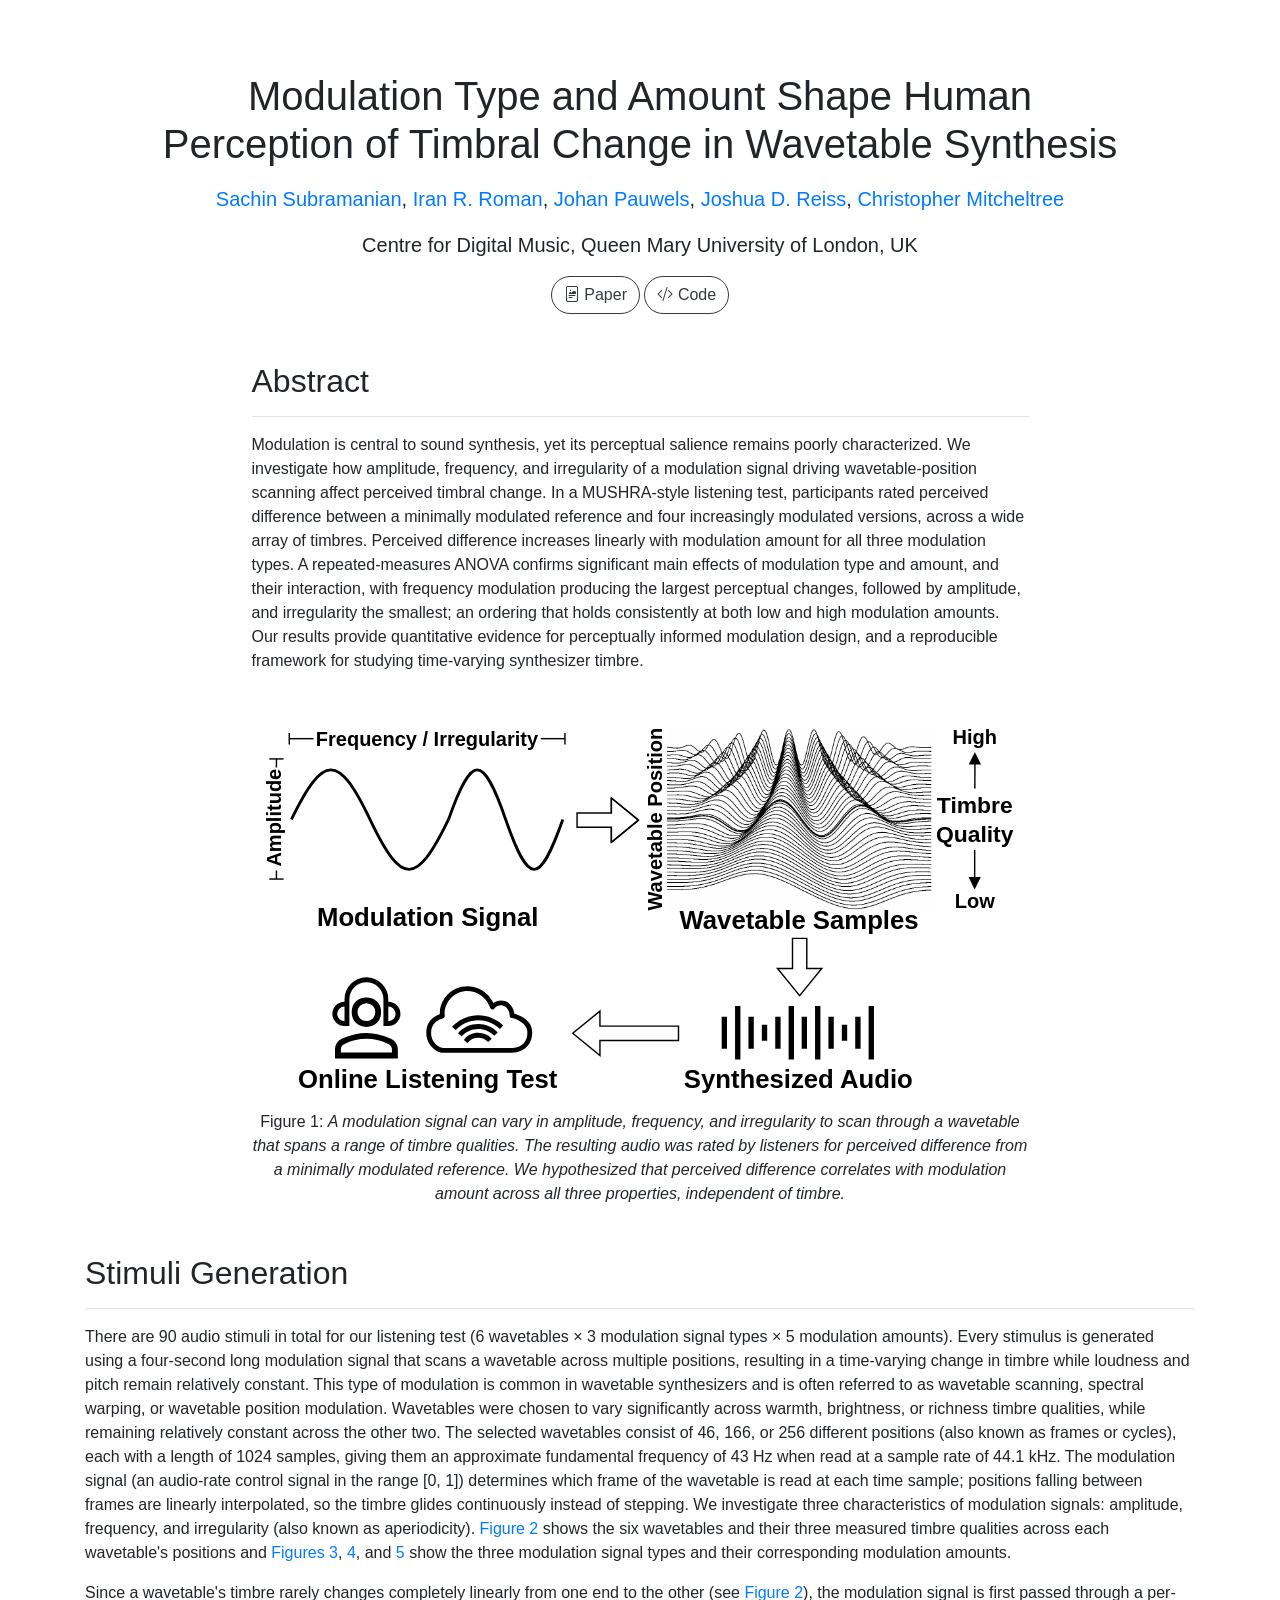
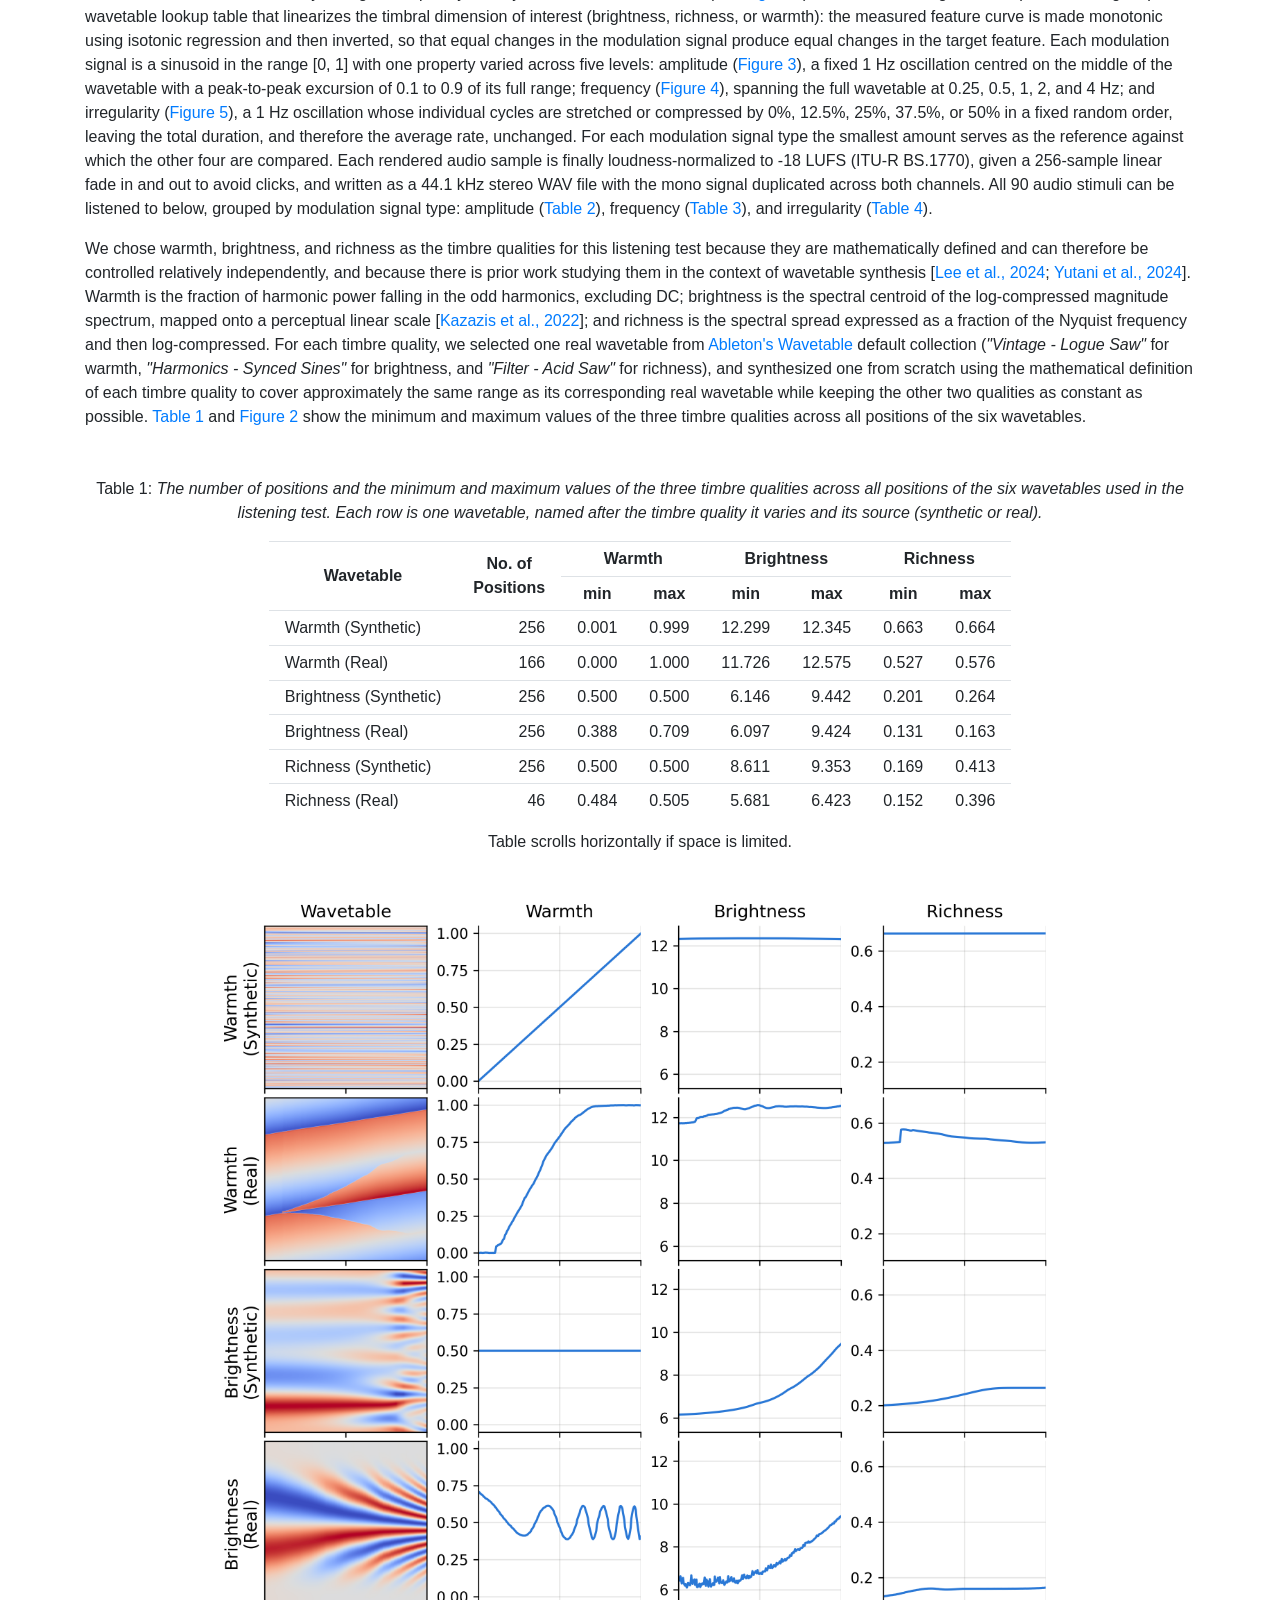
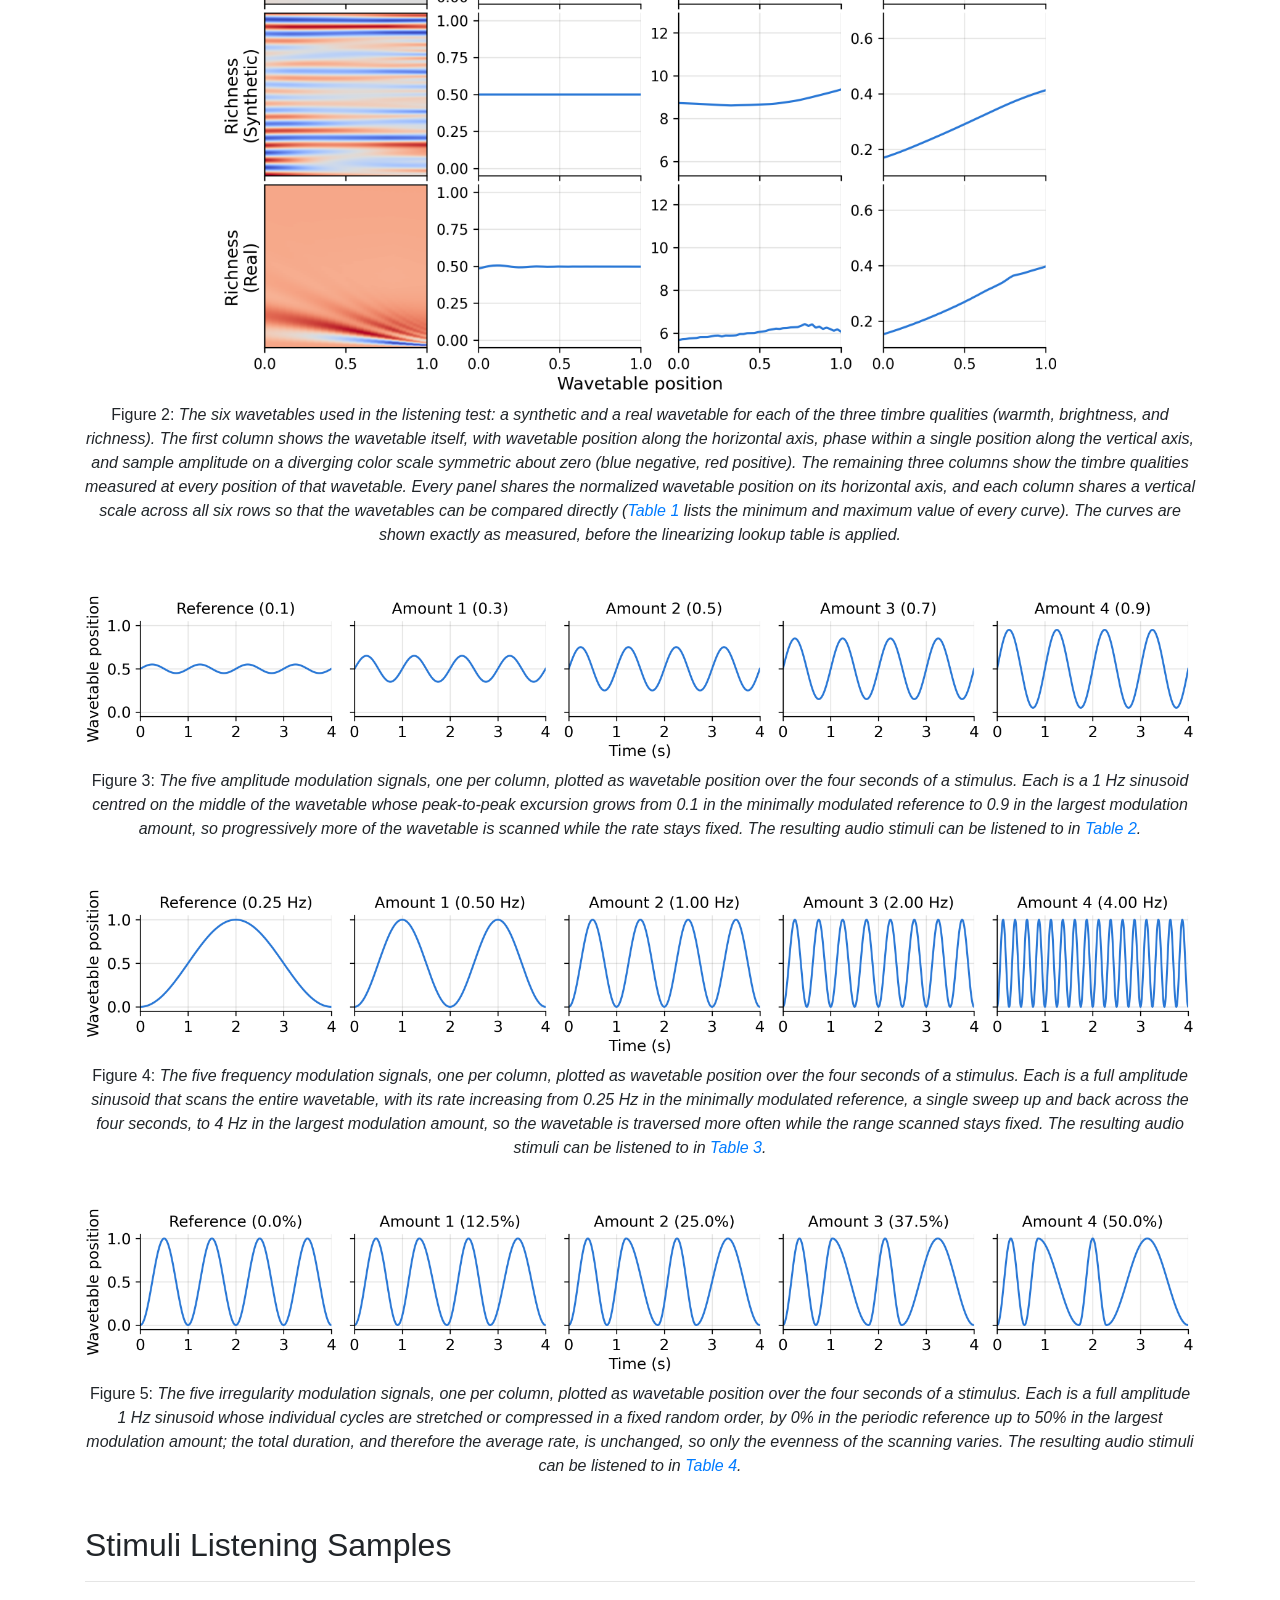
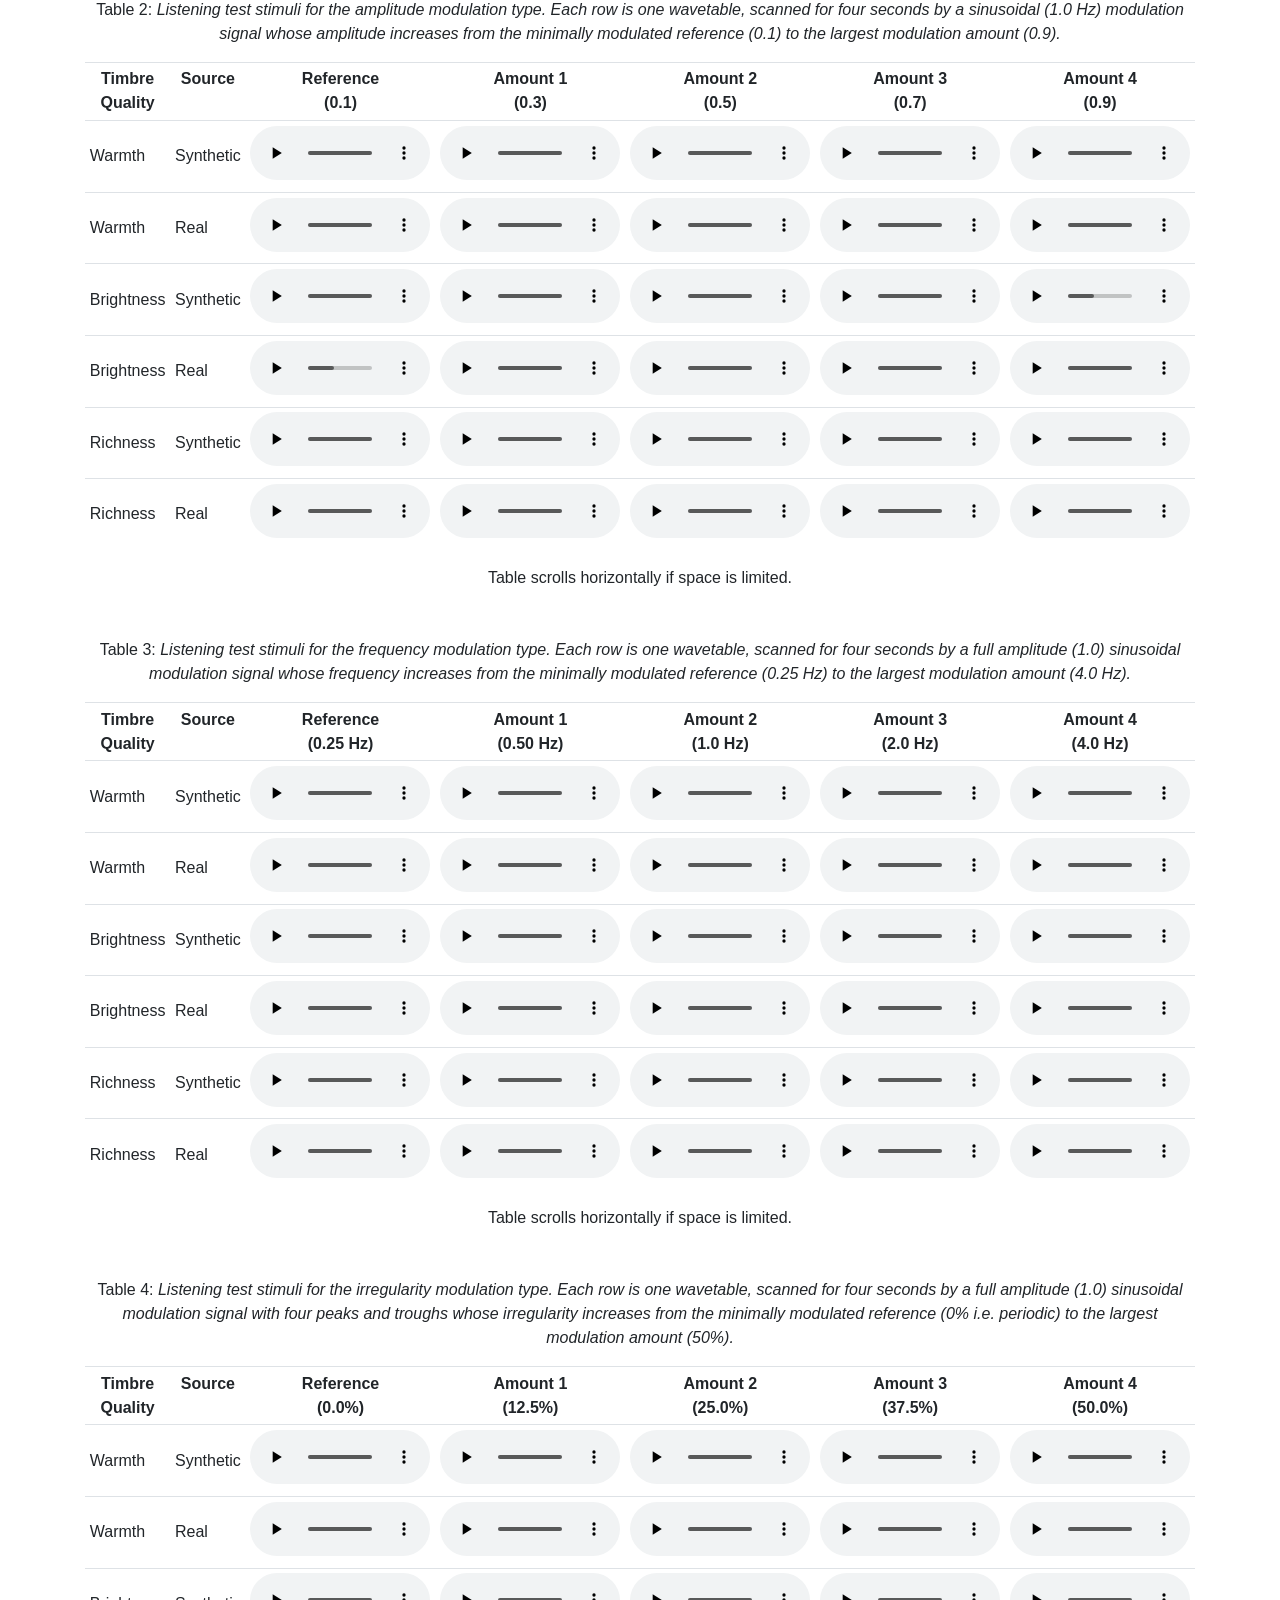
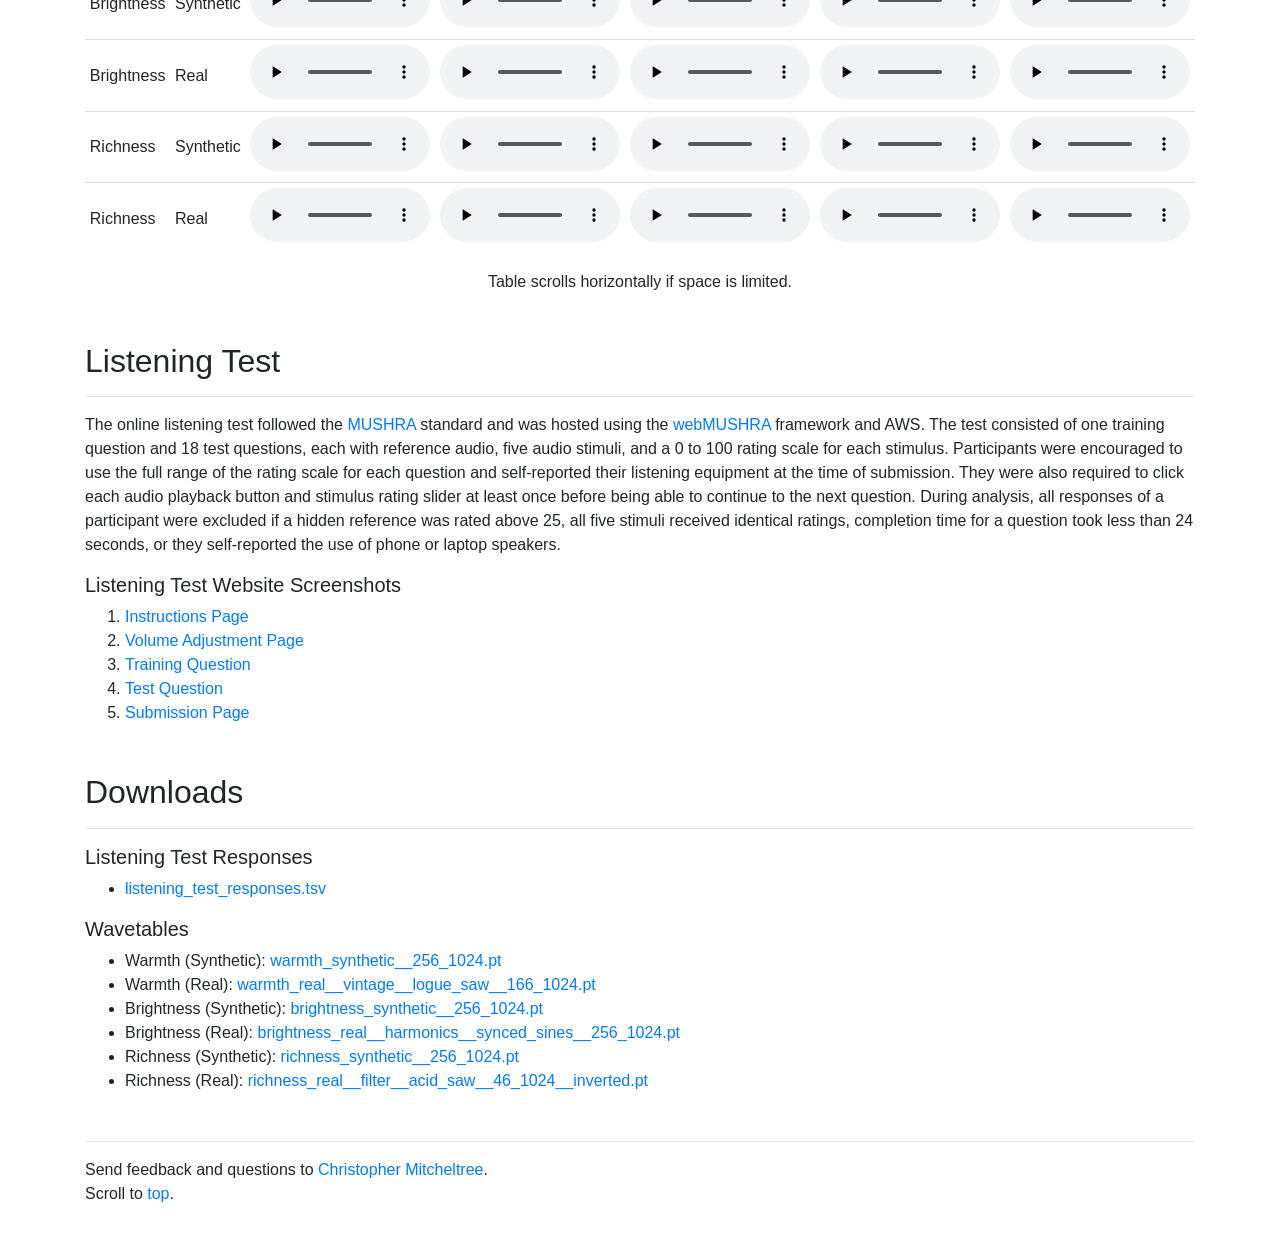
==== docs/preliminary.html @ 3979a103 "[cm] Updating for ICASSP submission" ====
<!doctype html>
<html lang="en" class="h-100">

<head>
    <!-- Google tag (gtag.js) -->
<!--    <script async src="https://www.googletagmanager.com/gtag/js?id=G-0VHJP81PQT"></script>-->
<!--    <script>-->
<!--        window.dataLayer = window.dataLayer || [];-->
<!--        function gtag(){dataLayer.push(arguments);}-->
<!--        gtag('js', new Date());-->

<!--        gtag('config', 'G-0VHJP81PQT');-->
<!--    </script>-->
    
    <meta charset="utf-8">
    <meta name="viewport" content="width=device-width, initial-scale=1, shrink-to-fit=no">
    <meta name="description" content="">
    <meta name="author" content="Christopher Mitcheltree">
    <title>Modulation Type and Amount Shape Human Perception of Timbral Change in Wavetable Synthesis</title>

    <!-- Bootstrap core CSS -->
    <link rel="stylesheet" href="https://stackpath.bootstrapcdn.com/bootstrap/4.5.2/css/bootstrap.min.css"
          integrity="sha384-JcKb8q3iqJ61gNV9KGb8thSsNjpSL0n8PARn9HuZOnIxN0hoP+VmmDGMN5t9UJ0Z" crossorigin="anonymous">
    <meta name="theme-color" content="#563d7c">
    <link rel="stylesheet" href="styles.css">
    <link rel="stylesheet" href="https://cdn.jsdelivr.net/npm/bootstrap-icons@1.8.0/font/bootstrap-icons.css">
</head>

<body>
<!-- Page Content -->
<div class="text-center">
    <div class="row">
        <div class="col-lg-12">
            <br>
            <h1 class="mt-5 mb-3">Modulation Type and Amount Shape Human<br>Perception of Timbral Change in Wavetable Synthesis</h1>
            <p class="lead">
                <a href="https://www.linkedin.com/in/sachin-subramanian-642742212/" target=”_blank”>Sachin Subramanian</a>,
                <a href="https://iranroman.github.io/" target=”_blank”>Iran R. Roman</a>,
                <a href="https://www.qmul.ac.uk/eecs/people/profiles/pauwelsjohan.html" target=”_blank”>Johan Pauwels</a>,
                <a href="https://joshreiss.github.io/" target=”_blank”>Joshua D. Reiss</a>,
                <a href="https://christhetr.ee/" target=”_blank”>Christopher Mitcheltree</a>
            </p>

            <p class="lead">Centre for Digital Music, Queen Mary University of London, UK</p>

            <div>
                <a class="btn btn-outline-dark" href="docs/subramanian2026human.pdf" target=”_blank” type="button">
                    <i class="bi bi-file-richtext"></i> Paper
                </a>
                <a class="btn btn-outline-dark" href="https://github.com/christhetree/mod_perception" target=”_blank” type="button">
                    <i class="bi bi-code-slash"></i> Code
                </a>
<!--                <a class="btn btn-outline-dark" href="https://docs.google.com/presentation/d/1mD4Fn_YGiU_bLcHtiPfMSPvQ0ztj-tRVm4hF3Kc78ZM/edit?usp=sharing" target=”_blank” type="button">-->
<!--                    <i class="bi bi-file-earmark-slides"></i> Slides-->
<!--                </a>-->
<!--                <a class="btn btn-outline-dark" href="docs/mitcheltree2026scrapl_poster.pdf" target=”_blank” type="button">-->
<!--                    <i class="bi bi-easel"></i> Poster-->
<!--                </a>-->
            </div>
        </div>
    </div>
</div>

<div class="container">
    <div class="section mt-5 mb-5">
        <div class="abstract">
            <h2>Abstract</h2>
            <hr>
            <p>
                Modulation is central to sound synthesis, yet its perceptual salience remains poorly characterized.
                We investigate how amplitude, frequency, and irregularity of a modulation signal driving wavetable-position scanning affect perceived timbral change.
                In a MUSHRA-style listening test, participants rated perceived difference between a minimally modulated reference and four increasingly modulated versions, across a wide array of timbres.
                Perceived difference increases linearly with modulation amount for all three modulation types.
                A repeated-measures ANOVA confirms significant main effects of modulation type and amount, and their interaction, with frequency modulation producing the largest perceptual changes, followed by amplitude, and irregularity the smallest; an ordering that holds consistently at both low and high modulation amounts.
                Our results provide quantitative evidence for perceptually informed modulation design, and a reproducible framework for studying time-varying synthesizer timbre.
            </p>
            <br>
            <img id="fig-visual-abstract" class="img-fluid w-100 mx-auto d-block" src="figs/visual_abstract.svg">
            <p class="text-center">Figure 1: <em>A modulation signal can vary in amplitude, frequency, and irregularity to scan through a wavetable that spans a range of timbre qualities. The resulting audio was rated by listeners for perceived difference from a minimally modulated reference. We hypothesized that perceived difference correlates with modulation amount across all three properties, independent of timbre.</em></p>
        </div>
    </div>

<!--    <div class="section">-->
<!--        <h2>Citation</h2>-->
<!--        <hr>-->
<!--        <p>Accepted to the International Conference on Learning Representations (ICLR), Rio de Janeiro, Brazil, 23 - 27 April 2026.</p>-->
<!--        <div style="background-color: #e9ecef;">-->
<!--  <pre><code>-->
<!--  @inproceedings{mitcheltree2026scrapl,-->
<!--      title={{SCRAPL}: Scattering Transform with Random Paths for Machine Learning},-->
<!--      author={Christopher Mitcheltree and Vincent Lostanlen and Emmanouil Benetos and Mathieu Lagrange},-->
<!--      booktitle={Proceedings of the International Conference on Learning Representations (ICLR)},-->
<!--      year={2026}-->
<!--  }-->
<!--  </code></pre>-->
<!--        </div>-->
<!--    </div>-->

    <div class="section">
        <h2 class="">Stimuli Generation</h2>
        <hr>
        <div class="section mb-5">
            <p>
                There are 90 audio stimuli in total for our listening test (6 wavetables × 3 modulation signal types × 5 modulation amounts).
                Every stimulus is generated using a four-second long modulation signal that scans a wavetable across multiple positions, resulting in a time-varying change in timbre while loudness and pitch remain relatively constant.
                This type of modulation is common in wavetable synthesizers and is often referred to as wavetable scanning, spectral warping, or wavetable position modulation.
                Wavetables were chosen to vary significantly across warmth, brightness, or richness timbre qualities, while remaining relatively constant across the other two.
                The selected wavetables consist of 46, 166, or 256 different positions (also known as frames or cycles), each with a length of 1024 samples, giving them an approximate fundamental frequency of 43 Hz when read at a sample rate of 44.1 kHz.
                The modulation signal (an audio-rate control signal in the range [0, 1]) determines which frame of the wavetable is read at each time sample; positions falling between frames are linearly interpolated, so the timbre glides continuously instead of stepping.
                We investigate three characteristics of modulation signals: amplitude, frequency, and irregularity (also known as aperiodicity).
                <a href="#fig-wavetables">Figure 2</a> shows the six wavetables and their three measured timbre qualities across each wavetable's positions and <a href="#fig-mod-sigs-amp">Figures 3</a>, <a href="#fig-mod-sigs-freq">4</a>, and <a href="#fig-mod-sigs-reg">5</a> show the three modulation signal types and their corresponding modulation amounts.
            </p>
            <p>
                Since a wavetable's timbre rarely changes completely linearly from one end to the other (see <a href="#fig-wavetables">Figure 2</a>), the modulation signal is first passed through a per-wavetable lookup table that linearizes the timbral dimension of interest (brightness, richness, or warmth): the measured feature curve is made monotonic using isotonic regression and then inverted, so that equal changes in the modulation signal produce equal changes in the target feature.
                Each modulation signal is a sinusoid in the range [0, 1] with one property varied across five levels: amplitude (<a href="#fig-mod-sigs-amp">Figure 3</a>), a fixed 1 Hz oscillation centred on the middle of the wavetable with a peak-to-peak excursion of 0.1 to 0.9 of its full range; frequency (<a href="#fig-mod-sigs-freq">Figure 4</a>), spanning the full wavetable at 0.25, 0.5, 1, 2, and 4 Hz; and irregularity (<a href="#fig-mod-sigs-reg">Figure 5</a>), a 1 Hz oscillation whose individual cycles are stretched or compressed by 0%, 12.5%, 25%, 37.5%, or 50% in a fixed random order, leaving the total duration, and therefore the average rate, unchanged.
                For each modulation signal type the smallest amount serves as the reference against which the other four are compared.
                Each rendered audio sample is finally loudness-normalized to -18 LUFS (ITU-R BS.1770), given a 256-sample linear fade in and out to avoid clicks, and written as a 44.1 kHz stereo WAV file with the mono signal duplicated across both channels.
                All 90 audio stimuli can be listened to below, grouped by modulation signal type: amplitude (<a href="#table-amp">Table 2</a>), frequency (<a href="#table-freq">Table 3</a>), and irregularity (<a href="#table-reg">Table 4</a>).
            </p>
            <p>
                We chose warmth, brightness, and richness as the timbre qualities for this listening test because they are mathematically defined and can therefore be controlled relatively independently, and because there is prior work studying them in the context of wavetable synthesis [<a href="https://doi.org/10.48550/arXiv.2407.19862" target=”_blank”>Lee et al., 2024</a>; <a href="https://doi.org/10.1109/APSIPAASC63619.2025.10848699" target=”_blank”>Yutani et al., 2024</a>].
                Warmth is the fraction of harmonic power falling in the odd harmonics, excluding DC; brightness is the spectral centroid of the log-compressed magnitude spectrum, mapped onto a perceptual linear scale [<a href="https://doi.org/10.3389/fpsyg.2022.835401" target=”_blank”>Kazazis et al., 2022</a>]; and richness is the spectral spread expressed as a fraction of the Nyquist frequency and then log-compressed.
                For each timbre quality, we selected one real wavetable from <a href="https://www.ableton.com/en/packs/wavetable/" target=”_blank”>Ableton's Wavetable</a> default collection (<em>"Vintage - Logue Saw"</em> for warmth, <em>"Harmonics - Synced Sines"</em> for brightness, and <em>"Filter - Acid Saw"</em> for richness), and synthesized one from scratch using the mathematical definition of each timbre quality to cover approximately the same range as its corresponding real wavetable while keeping the other two qualities as constant as possible.
                <a href="#table-feature-ranges">Table 1</a> and <a href="#fig-wavetables">Figure 2</a> show the minimum and maximum values of the three timbre qualities across all positions of the six wavetables.
            </p>
        </div>

        <p id="table-feature-ranges" style="text-align: center;">
            Table 1: <em>The number of positions and the minimum and maximum values of the three timbre qualities across all positions of the six wavetables used in the listening test. Each row is one wavetable, named after the timbre quality it varies and its source (synthetic or real).</em>
        </p>
        <div id="wavetable-table" class="table-wrapper-3" data-n="6">
            <table class="table table-sm text-center" style="vertical-align: middle;">
                <colgroup>
                    <col>
                    <col>
                    <col>
                    <col>
                    <col>
                    <col>
                    <col>
                    <col>
                </colgroup>
                <tr>
                    <th rowspan="2" style="vertical-align: middle;">Wavetable</th>
                    <th rowspan="2" style="vertical-align: middle;">No. of<br>Positions</th>
                    <th colspan="2">Warmth</th>
                    <th colspan="2">Brightness</th>
                    <th colspan="2">Richness</th>
                </tr>
                <tr>
                    <th>min</th>
                    <th>max</th>
                    <th>min</th>
                    <th>max</th>
                    <th>min</th>
                    <th>max</th>
                </tr>
                <tr>
                    <td>Warmth (Synthetic)</td>
                    <td>256</td>
                    <td>0.001</td>
                    <td>0.999</td>
                    <td>12.299</td>
                    <td>12.345</td>
                    <td>0.663</td>
                    <td>0.664</td>
                </tr>
                <tr>
                    <td>Warmth (Real)</td>
                    <td>166</td>
                    <td>0.000</td>
                    <td>1.000</td>
                    <td>11.726</td>
                    <td>12.575</td>
                    <td>0.527</td>
                    <td>0.576</td>
                </tr>
                <tr>
                    <td>Brightness (Synthetic)</td>
                    <td>256</td>
                    <td>0.500</td>
                    <td>0.500</td>
                    <td>6.146</td>
                    <td>9.442</td>
                    <td>0.201</td>
                    <td>0.264</td>
                </tr>
                <tr>
                    <td>Brightness (Real)</td>
                    <td>256</td>
                    <td>0.388</td>
                    <td>0.709</td>
                    <td>6.097</td>
                    <td>9.424</td>
                    <td>0.131</td>
                    <td>0.163</td>
                </tr>
                <tr>
                    <td>Richness (Synthetic)</td>
                    <td>256</td>
                    <td>0.500</td>
                    <td>0.500</td>
                    <td>8.611</td>
                    <td>9.353</td>
                    <td>0.169</td>
                    <td>0.413</td>
                </tr>
                <tr>
                    <td>Richness (Real)</td>
                    <td>46</td>
                    <td>0.484</td>
                    <td>0.505</td>
                    <td>5.681</td>
                    <td>6.423</td>
                    <td>0.152</td>
                    <td>0.396</td>
                </tr>
            </table>
            <div class="text-center">
                <p style="margin-top: 0.75rem; margin-bottom: 3.0rem;">Table scrolls horizontally if space is limited.</p>
            </div>
        </div>

        <img id="fig-wavetables" class="img-fluid w-75 mx-auto d-block" src="figs/wavetable_timbre_qualities.png">
        <p class="text-center" style="margin-bottom: 3.0rem;">Figure 2:
            <em>
                The six wavetables used in the listening test: a synthetic and a real wavetable for each of the three timbre qualities (warmth, brightness, and richness).
                The first column shows the wavetable itself, with wavetable position along the horizontal axis, phase within a single position along the vertical axis, and sample amplitude on a diverging color scale symmetric about zero (blue negative, red positive).
                The remaining three columns show the timbre qualities measured at every position of that wavetable.
                Every panel shares the normalized wavetable position on its horizontal axis, and each column shares a vertical scale across all six rows so that the wavetables can be compared directly (<a href="#table-feature-ranges">Table 1</a> lists the minimum and maximum value of every curve).
                The curves are shown exactly as measured, before the linearizing lookup table is applied.
            </em>
        </p>

        <img id="fig-mod-sigs-amp" class="img-fluid w-100 mx-auto d-block" src="figs/mod_sigs__amp.png">
        <p class="text-center" style="margin-bottom: 3.0rem;">Figure 3:
            <em>
                The five amplitude modulation signals, one per column, plotted as wavetable position over the four seconds of a stimulus. Each is a 1&nbsp;Hz sinusoid centred on the middle of the wavetable whose peak-to-peak excursion grows from 0.1 in the minimally modulated reference to 0.9 in the largest modulation amount, so progressively more of the wavetable is scanned while the rate stays fixed. The resulting audio stimuli can be listened to in <a href="#table-amp">Table 2</a>.
            </em>
        </p>

        <img id="fig-mod-sigs-freq" class="img-fluid w-100 mx-auto d-block" src="figs/mod_sigs__freq.png">
        <p class="text-center" style="margin-bottom: 3.0rem;">Figure 4:
            <em>
                The five frequency modulation signals, one per column, plotted as wavetable position over the four seconds of a stimulus. Each is a full amplitude sinusoid that scans the entire wavetable, with its rate increasing from 0.25&nbsp;Hz in the minimally modulated reference, a single sweep up and back across the four seconds, to 4&nbsp;Hz in the largest modulation amount, so the wavetable is traversed more often while the range scanned stays fixed. The resulting audio stimuli can be listened to in <a href="#table-freq">Table 3</a>.
            </em>
        </p>

        <img id="fig-mod-sigs-reg" class="img-fluid w-100 mx-auto d-block" src="figs/mod_sigs__reg.png">
        <p class="text-center" style="margin-bottom: 3.0rem;">Figure 5:
            <em>
                The five irregularity modulation signals, one per column, plotted as wavetable position over the four seconds of a stimulus. Each is a full amplitude 1&nbsp;Hz sinusoid whose individual cycles are stretched or compressed in a fixed random order, by 0% in the periodic reference up to 50% in the largest modulation amount; the total duration, and therefore the average rate, is unchanged, so only the evenness of the scanning varies. The resulting audio stimuli can be listened to in <a href="#table-reg">Table 4</a>.
            </em>
        </p>
    </div>

    <div class="section">
        <h2 class="">Stimuli Listening Samples</h2>
        <hr>

        <p id="table-amp" style="text-align: center;">
            Table 2: <em>Listening test stimuli for the amplitude modulation type. Each row is one wavetable, scanned for four seconds by a sinusoidal (1.0 Hz) modulation signal whose amplitude increases from the minimally modulated reference (0.1) to the largest modulation amount (0.9).</em>
        </p>
        <div id="amp-table" class="table-wrapper-3" data-n="6">
            <table class="table table-sm text-center" style="vertical-align: middle;">
                <colgroup>
                    <col>
                    <col>
                    <col>
                    <col>
                    <col>
                    <col>
                    <col>
                </colgroup>
                <tr>
                    <th>Timbre<br>Quality</th>
                    <th>Source</th>
                    <th class="audio-col">Reference<br>(0.1)</th>
                    <th class="audio-col">Amount 1<br>(0.3)</th>
                    <th class="audio-col">Amount 2<br>(0.5)</th>
                    <th class="audio-col">Amount 3<br>(0.7)</th>
                    <th class="audio-col">Amount 4<br>(0.9)</th>
                </tr>
                <tr>
                    <td>Warmth</td>
                    <td>Synthetic</td>
                    <td>
                        <audio controls="controls" class="player" preload="metadata">
                            <source src="audio/warmth_synthetic__256_1024__amp_1.00hz_0.10_-18lufs.wav" type="audio/wav">
                            Unsupported browser.
                        </audio>
                    </td>
                    <td>
                        <audio controls="controls" class="player" preload="metadata">
                            <source src="audio/warmth_synthetic__256_1024__amp_1.00hz_0.30_-18lufs.wav" type="audio/wav">
                            Unsupported browser.
                        </audio>
                    </td>
                    <td>
                        <audio controls="controls" class="player" preload="metadata">
                            <source src="audio/warmth_synthetic__256_1024__amp_1.00hz_0.50_-18lufs.wav" type="audio/wav">
                            Unsupported browser.
                        </audio>
                    </td>
                    <td>
                        <audio controls="controls" class="player" preload="metadata">
                            <source src="audio/warmth_synthetic__256_1024__amp_1.00hz_0.70_-18lufs.wav" type="audio/wav">
                            Unsupported browser.
                        </audio>
                    </td>
                    <td>
                        <audio controls="controls" class="player" preload="metadata">
                            <source src="audio/warmth_synthetic__256_1024__amp_1.00hz_0.90_-18lufs.wav" type="audio/wav">
                            Unsupported browser.
                        </audio>
                    </td>
                </tr>
                <tr>
                    <td>Warmth</td>
                    <td>Real</td>
                    <td>
                        <audio controls="controls" class="player" preload="metadata">
                            <source src="audio/warmth_real__vintage__logue_saw__166_1024__amp_1.00hz_0.10_-18lufs.wav" type="audio/wav">
                            Unsupported browser.
                        </audio>
                    </td>
                    <td>
                        <audio controls="controls" class="player" preload="metadata">
                            <source src="audio/warmth_real__vintage__logue_saw__166_1024__amp_1.00hz_0.30_-18lufs.wav" type="audio/wav">
                            Unsupported browser.
                        </audio>
                    </td>
                    <td>
                        <audio controls="controls" class="player" preload="metadata">
                            <source src="audio/warmth_real__vintage__logue_saw__166_1024__amp_1.00hz_0.50_-18lufs.wav" type="audio/wav">
                            Unsupported browser.
                        </audio>
                    </td>
                    <td>
                        <audio controls="controls" class="player" preload="metadata">
                            <source src="audio/warmth_real__vintage__logue_saw__166_1024__amp_1.00hz_0.70_-18lufs.wav" type="audio/wav">
                            Unsupported browser.
                        </audio>
                    </td>
                    <td>
                        <audio controls="controls" class="player" preload="metadata">
                            <source src="audio/warmth_real__vintage__logue_saw__166_1024__amp_1.00hz_0.90_-18lufs.wav" type="audio/wav">
                            Unsupported browser.
                        </audio>
                    </td>
                </tr>
                <tr>
                    <td>Brightness</td>
                    <td>Synthetic</td>
                    <td>
                        <audio controls="controls" class="player" preload="metadata">
                            <source src="audio/brightness_synthetic__256_1024__amp_1.00hz_0.10_-18lufs.wav" type="audio/wav">
                            Unsupported browser.
                        </audio>
                    </td>
                    <td>
                        <audio controls="controls" class="player" preload="metadata">
                            <source src="audio/brightness_synthetic__256_1024__amp_1.00hz_0.30_-18lufs.wav" type="audio/wav">
                            Unsupported browser.
                        </audio>
                    </td>
                    <td>
                        <audio controls="controls" class="player" preload="metadata">
                            <source src="audio/brightness_synthetic__256_1024__amp_1.00hz_0.50_-18lufs.wav" type="audio/wav">
                            Unsupported browser.
                        </audio>
                    </td>
                    <td>
                        <audio controls="controls" class="player" preload="metadata">
                            <source src="audio/brightness_synthetic__256_1024__amp_1.00hz_0.70_-18lufs.wav" type="audio/wav">
                            Unsupported browser.
                        </audio>
                    </td>
                    <td>
                        <audio controls="controls" class="player" preload="metadata">
                            <source src="audio/brightness_synthetic__256_1024__amp_1.00hz_0.90_-18lufs.wav" type="audio/wav">
                            Unsupported browser.
                        </audio>
                    </td>
                </tr>
                <tr>
                    <td>Brightness</td>
                    <td>Real</td>
                    <td>
                        <audio controls="controls" class="player" preload="metadata">
                            <source src="audio/brightness_real__harmonics__synced_sines__256_1024__amp_1.00hz_0.10_-18lufs.wav" type="audio/wav">
                            Unsupported browser.
                        </audio>
                    </td>
                    <td>
                        <audio controls="controls" class="player" preload="metadata">
                            <source src="audio/brightness_real__harmonics__synced_sines__256_1024__amp_1.00hz_0.30_-18lufs.wav" type="audio/wav">
                            Unsupported browser.
                        </audio>
                    </td>
                    <td>
                        <audio controls="controls" class="player" preload="metadata">
                            <source src="audio/brightness_real__harmonics__synced_sines__256_1024__amp_1.00hz_0.50_-18lufs.wav" type="audio/wav">
                            Unsupported browser.
                        </audio>
                    </td>
                    <td>
                        <audio controls="controls" class="player" preload="metadata">
                            <source src="audio/brightness_real__harmonics__synced_sines__256_1024__amp_1.00hz_0.70_-18lufs.wav" type="audio/wav">
                            Unsupported browser.
                        </audio>
                    </td>
                    <td>
                        <audio controls="controls" class="player" preload="metadata">
                            <source src="audio/brightness_real__harmonics__synced_sines__256_1024__amp_1.00hz_0.90_-18lufs.wav" type="audio/wav">
                            Unsupported browser.
                        </audio>
                    </td>
                </tr>
                <tr>
                    <td>Richness</td>
                    <td>Synthetic</td>
                    <td>
                        <audio controls="controls" class="player" preload="metadata">
                            <source src="audio/richness_synthetic__256_1024__amp_1.00hz_0.10_-18lufs.wav" type="audio/wav">
                            Unsupported browser.
                        </audio>
                    </td>
                    <td>
                        <audio controls="controls" class="player" preload="metadata">
                            <source src="audio/richness_synthetic__256_1024__amp_1.00hz_0.30_-18lufs.wav" type="audio/wav">
                            Unsupported browser.
                        </audio>
                    </td>
                    <td>
                        <audio controls="controls" class="player" preload="metadata">
                            <source src="audio/richness_synthetic__256_1024__amp_1.00hz_0.50_-18lufs.wav" type="audio/wav">
                            Unsupported browser.
                        </audio>
                    </td>
                    <td>
                        <audio controls="controls" class="player" preload="metadata">
                            <source src="audio/richness_synthetic__256_1024__amp_1.00hz_0.70_-18lufs.wav" type="audio/wav">
                            Unsupported browser.
                        </audio>
                    </td>
                    <td>
                        <audio controls="controls" class="player" preload="metadata">
                            <source src="audio/richness_synthetic__256_1024__amp_1.00hz_0.90_-18lufs.wav" type="audio/wav">
                            Unsupported browser.
                        </audio>
                    </td>
                </tr>
                <tr>
                    <td>Richness</td>
                    <td>Real</td>
                    <td>
                        <audio controls="controls" class="player" preload="metadata">
                            <source src="audio/richness_real__filter__acid_saw__46_1024__inverted__amp_1.00hz_0.10_-18lufs.wav" type="audio/wav">
                            Unsupported browser.
                        </audio>
                    </td>
                    <td>
                        <audio controls="controls" class="player" preload="metadata">
                            <source src="audio/richness_real__filter__acid_saw__46_1024__inverted__amp_1.00hz_0.30_-18lufs.wav" type="audio/wav">
                            Unsupported browser.
                        </audio>
                    </td>
                    <td>
                        <audio controls="controls" class="player" preload="metadata">
                            <source src="audio/richness_real__filter__acid_saw__46_1024__inverted__amp_1.00hz_0.50_-18lufs.wav" type="audio/wav">
                            Unsupported browser.
                        </audio>
                    </td>
                    <td>
                        <audio controls="controls" class="player" preload="metadata">
                            <source src="audio/richness_real__filter__acid_saw__46_1024__inverted__amp_1.00hz_0.70_-18lufs.wav" type="audio/wav">
                            Unsupported browser.
                        </audio>
                    </td>
                    <td>
                        <audio controls="controls" class="player" preload="metadata">
                            <source src="audio/richness_real__filter__acid_saw__46_1024__inverted__amp_1.00hz_0.90_-18lufs.wav" type="audio/wav">
                            Unsupported browser.
                        </audio>
                    </td>
                </tr>
            </table>
            <div class="text-center">
                <p style="margin-bottom: 3.0rem;">Table scrolls horizontally if space is limited.</p>
            </div>
        </div>

        <p id="table-freq" style="text-align: center;">
            Table 3: <em>Listening test stimuli for the frequency modulation type. Each row is one wavetable, scanned for four seconds by a full amplitude (1.0) sinusoidal modulation signal whose frequency increases from the minimally modulated reference (0.25&nbsp;Hz) to the largest modulation amount (4.0&nbsp;Hz).</em>
        </p>
        <div id="freq-table" class="table-wrapper-3" data-n="6">
            <table class="table table-sm text-center" style="vertical-align: middle;">
                <colgroup>
                    <col>
                    <col>
                    <col>
                    <col>
                    <col>
                    <col>
                    <col>
                </colgroup>
                <tr>
                    <th>Timbre<br>Quality</th>
                    <th>Source</th>
                    <th class="audio-col">Reference<br>(0.25 Hz)</th>
                    <th class="audio-col">Amount 1<br>(0.50 Hz)</th>
                    <th class="audio-col">Amount 2<br>(1.0 Hz)</th>
                    <th class="audio-col">Amount 3<br>(2.0 Hz)</th>
                    <th class="audio-col">Amount 4<br>(4.0 Hz)</th>
                </tr>
                <tr>
                    <td>Warmth</td>
                    <td>Synthetic</td>
                    <td>
                        <audio controls="controls" class="player" preload="metadata">
                            <source src="audio/warmth_synthetic__256_1024__freq_0.25hz_-18lufs.wav" type="audio/wav">
                            Unsupported browser.
                        </audio>
                    </td>
                    <td>
                        <audio controls="controls" class="player" preload="metadata">
                            <source src="audio/warmth_synthetic__256_1024__freq_0.50hz_-18lufs.wav" type="audio/wav">
                            Unsupported browser.
                        </audio>
                    </td>
                    <td>
                        <audio controls="controls" class="player" preload="metadata">
                            <source src="audio/warmth_synthetic__256_1024__freq_1.00hz_-18lufs.wav" type="audio/wav">
                            Unsupported browser.
                        </audio>
                    </td>
                    <td>
                        <audio controls="controls" class="player" preload="metadata">
                            <source src="audio/warmth_synthetic__256_1024__freq_2.00hz_-18lufs.wav" type="audio/wav">
                            Unsupported browser.
                        </audio>
                    </td>
                    <td>
                        <audio controls="controls" class="player" preload="metadata">
                            <source src="audio/warmth_synthetic__256_1024__freq_4.00hz_-18lufs.wav" type="audio/wav">
                            Unsupported browser.
                        </audio>
                    </td>
                </tr>
                <tr>
                    <td>Warmth</td>
                    <td>Real</td>
                    <td>
                        <audio controls="controls" class="player" preload="metadata">
                            <source src="audio/warmth_real__vintage__logue_saw__166_1024__freq_0.25hz_-18lufs.wav" type="audio/wav">
                            Unsupported browser.
                        </audio>
                    </td>
                    <td>
                        <audio controls="controls" class="player" preload="metadata">
                            <source src="audio/warmth_real__vintage__logue_saw__166_1024__freq_0.50hz_-18lufs.wav" type="audio/wav">
                            Unsupported browser.
                        </audio>
                    </td>
                    <td>
                        <audio controls="controls" class="player" preload="metadata">
                            <source src="audio/warmth_real__vintage__logue_saw__166_1024__freq_1.00hz_-18lufs.wav" type="audio/wav">
                            Unsupported browser.
                        </audio>
                    </td>
                    <td>
                        <audio controls="controls" class="player" preload="metadata">
                            <source src="audio/warmth_real__vintage__logue_saw__166_1024__freq_2.00hz_-18lufs.wav" type="audio/wav">
                            Unsupported browser.
                        </audio>
                    </td>
                    <td>
                        <audio controls="controls" class="player" preload="metadata">
                            <source src="audio/warmth_real__vintage__logue_saw__166_1024__freq_4.00hz_-18lufs.wav" type="audio/wav">
                            Unsupported browser.
                        </audio>
                    </td>
                </tr>
                <tr>
                    <td>Brightness</td>
                    <td>Synthetic</td>
                    <td>
                        <audio controls="controls" class="player" preload="metadata">
                            <source src="audio/brightness_synthetic__256_1024__freq_0.25hz_-18lufs.wav" type="audio/wav">
                            Unsupported browser.
                        </audio>
                    </td>
                    <td>
                        <audio controls="controls" class="player" preload="metadata">
                            <source src="audio/brightness_synthetic__256_1024__freq_0.50hz_-18lufs.wav" type="audio/wav">
                            Unsupported browser.
                        </audio>
                    </td>
                    <td>
                        <audio controls="controls" class="player" preload="metadata">
                            <source src="audio/brightness_synthetic__256_1024__freq_1.00hz_-18lufs.wav" type="audio/wav">
                            Unsupported browser.
                        </audio>
                    </td>
                    <td>
                        <audio controls="controls" class="player" preload="metadata">
                            <source src="audio/brightness_synthetic__256_1024__freq_2.00hz_-18lufs.wav" type="audio/wav">
                            Unsupported browser.
                        </audio>
                    </td>
                    <td>
                        <audio controls="controls" class="player" preload="metadata">
                            <source src="audio/brightness_synthetic__256_1024__freq_4.00hz_-18lufs.wav" type="audio/wav">
                            Unsupported browser.
                        </audio>
                    </td>
                </tr>
                <tr>
                    <td>Brightness</td>
                    <td>Real</td>
                    <td>
                        <audio controls="controls" class="player" preload="metadata">
                            <source src="audio/brightness_real__harmonics__synced_sines__256_1024__freq_0.25hz_-18lufs.wav" type="audio/wav">
                            Unsupported browser.
                        </audio>
                    </td>
                    <td>
                        <audio controls="controls" class="player" preload="metadata">
                            <source src="audio/brightness_real__harmonics__synced_sines__256_1024__freq_0.50hz_-18lufs.wav" type="audio/wav">
                            Unsupported browser.
                        </audio>
                    </td>
                    <td>
                        <audio controls="controls" class="player" preload="metadata">
                            <source src="audio/brightness_real__harmonics__synced_sines__256_1024__freq_1.00hz_-18lufs.wav" type="audio/wav">
                            Unsupported browser.
                        </audio>
                    </td>
                    <td>
                        <audio controls="controls" class="player" preload="metadata">
                            <source src="audio/brightness_real__harmonics__synced_sines__256_1024__freq_2.00hz_-18lufs.wav" type="audio/wav">
                            Unsupported browser.
                        </audio>
                    </td>
                    <td>
                        <audio controls="controls" class="player" preload="metadata">
                            <source src="audio/brightness_real__harmonics__synced_sines__256_1024__freq_4.00hz_-18lufs.wav" type="audio/wav">
                            Unsupported browser.
                        </audio>
                    </td>
                </tr>
                <tr>
                    <td>Richness</td>
                    <td>Synthetic</td>
                    <td>
                        <audio controls="controls" class="player" preload="metadata">
                            <source src="audio/richness_synthetic__256_1024__freq_0.25hz_-18lufs.wav" type="audio/wav">
                            Unsupported browser.
                        </audio>
                    </td>
                    <td>
                        <audio controls="controls" class="player" preload="metadata">
                            <source src="audio/richness_synthetic__256_1024__freq_0.50hz_-18lufs.wav" type="audio/wav">
                            Unsupported browser.
                        </audio>
                    </td>
                    <td>
                        <audio controls="controls" class="player" preload="metadata">
                            <source src="audio/richness_synthetic__256_1024__freq_1.00hz_-18lufs.wav" type="audio/wav">
                            Unsupported browser.
                        </audio>
                    </td>
                    <td>
                        <audio controls="controls" class="player" preload="metadata">
                            <source src="audio/richness_synthetic__256_1024__freq_2.00hz_-18lufs.wav" type="audio/wav">
                            Unsupported browser.
                        </audio>
                    </td>
                    <td>
                        <audio controls="controls" class="player" preload="metadata">
                            <source src="audio/richness_synthetic__256_1024__freq_4.00hz_-18lufs.wav" type="audio/wav">
                            Unsupported browser.
                        </audio>
                    </td>
                </tr>
                <tr>
                    <td>Richness</td>
                    <td>Real</td>
                    <td>
                        <audio controls="controls" class="player" preload="metadata">
                            <source src="audio/richness_real__filter__acid_saw__46_1024__inverted__freq_0.25hz_-18lufs.wav" type="audio/wav">
                            Unsupported browser.
                        </audio>
                    </td>
                    <td>
                        <audio controls="controls" class="player" preload="metadata">
                            <source src="audio/richness_real__filter__acid_saw__46_1024__inverted__freq_0.50hz_-18lufs.wav" type="audio/wav">
                            Unsupported browser.
                        </audio>
                    </td>
                    <td>
                        <audio controls="controls" class="player" preload="metadata">
                            <source src="audio/richness_real__filter__acid_saw__46_1024__inverted__freq_1.00hz_-18lufs.wav" type="audio/wav">
                            Unsupported browser.
                        </audio>
                    </td>
                    <td>
                        <audio controls="controls" class="player" preload="metadata">
                            <source src="audio/richness_real__filter__acid_saw__46_1024__inverted__freq_2.00hz_-18lufs.wav" type="audio/wav">
                            Unsupported browser.
                        </audio>
                    </td>
                    <td>
                        <audio controls="controls" class="player" preload="metadata">
                            <source src="audio/richness_real__filter__acid_saw__46_1024__inverted__freq_4.00hz_-18lufs.wav" type="audio/wav">
                            Unsupported browser.
                        </audio>
                    </td>
                </tr>
            </table>
            <div class="text-center">
                <p style="margin-bottom: 3.0rem;">Table scrolls horizontally if space is limited.</p>
            </div>
        </div>

        <p id="table-reg" style="text-align: center;">
            Table 4: <em>Listening test stimuli for the irregularity modulation type. Each row is one wavetable, scanned for four seconds by a full amplitude (1.0) sinusoidal modulation signal with four peaks and troughs whose irregularity increases from the minimally modulated reference (0% i.e. periodic) to the largest modulation amount (50%).</em>
        </p>
        <div id="reg-table" class="table-wrapper-3" data-n="6">
            <table class="table table-sm text-center" style="vertical-align: middle;">
                <colgroup>
                    <col>
                    <col>
                    <col>
                    <col>
                    <col>
                    <col>
                    <col>
                </colgroup>
                <tr>
                    <th>Timbre<br>Quality</th>
                    <th>Source</th>
                    <th class="audio-col">Reference<br>(0.0%)</th>
                    <th class="audio-col">Amount 1<br>(12.5%)</th>
                    <th class="audio-col">Amount 2<br>(25.0%)</th>
                    <th class="audio-col">Amount 3<br>(37.5%)</th>
                    <th class="audio-col">Amount 4<br>(50.0%)</th>
                </tr>
                <tr>
                    <td>Warmth</td>
                    <td>Synthetic</td>
                    <td>
                        <audio controls="controls" class="player" preload="metadata">
                            <source src="audio/warmth_synthetic__256_1024__reg_1.00hz_0.000_-18lufs.wav" type="audio/wav">
                            Unsupported browser.
                        </audio>
                    </td>
                    <td>
                        <audio controls="controls" class="player" preload="metadata">
                            <source src="audio/warmth_synthetic__256_1024__reg_1.00hz_0.125_-18lufs.wav" type="audio/wav">
                            Unsupported browser.
                        </audio>
                    </td>
                    <td>
                        <audio controls="controls" class="player" preload="metadata">
                            <source src="audio/warmth_synthetic__256_1024__reg_1.00hz_0.250_-18lufs.wav" type="audio/wav">
                            Unsupported browser.
                        </audio>
                    </td>
                    <td>
                        <audio controls="controls" class="player" preload="metadata">
                            <source src="audio/warmth_synthetic__256_1024__reg_1.00hz_0.375_-18lufs.wav" type="audio/wav">
                            Unsupported browser.
                        </audio>
                    </td>
                    <td>
                        <audio controls="controls" class="player" preload="metadata">
                            <source src="audio/warmth_synthetic__256_1024__reg_1.00hz_0.500_-18lufs.wav" type="audio/wav">
                            Unsupported browser.
                        </audio>
                    </td>
                </tr>
                <tr>
                    <td>Warmth</td>
                    <td>Real</td>
                    <td>
                        <audio controls="controls" class="player" preload="metadata">
                            <source src="audio/warmth_real__vintage__logue_saw__166_1024__reg_1.00hz_0.000_-18lufs.wav" type="audio/wav">
                            Unsupported browser.
                        </audio>
                    </td>
                    <td>
                        <audio controls="controls" class="player" preload="metadata">
                            <source src="audio/warmth_real__vintage__logue_saw__166_1024__reg_1.00hz_0.125_-18lufs.wav" type="audio/wav">
                            Unsupported browser.
                        </audio>
                    </td>
                    <td>
                        <audio controls="controls" class="player" preload="metadata">
                            <source src="audio/warmth_real__vintage__logue_saw__166_1024__reg_1.00hz_0.250_-18lufs.wav" type="audio/wav">
                            Unsupported browser.
                        </audio>
                    </td>
                    <td>
                        <audio controls="controls" class="player" preload="metadata">
                            <source src="audio/warmth_real__vintage__logue_saw__166_1024__reg_1.00hz_0.375_-18lufs.wav" type="audio/wav">
                            Unsupported browser.
                        </audio>
                    </td>
                    <td>
                        <audio controls="controls" class="player" preload="metadata">
                            <source src="audio/warmth_real__vintage__logue_saw__166_1024__reg_1.00hz_0.500_-18lufs.wav" type="audio/wav">
                            Unsupported browser.
                        </audio>
                    </td>
                </tr>
                <tr>
                    <td>Brightness</td>
                    <td>Synthetic</td>
                    <td>
                        <audio controls="controls" class="player" preload="metadata">
                            <source src="audio/brightness_synthetic__256_1024__reg_1.00hz_0.000_-18lufs.wav" type="audio/wav">
                            Unsupported browser.
                        </audio>
                    </td>
                    <td>
                        <audio controls="controls" class="player" preload="metadata">
                            <source src="audio/brightness_synthetic__256_1024__reg_1.00hz_0.125_-18lufs.wav" type="audio/wav">
                            Unsupported browser.
                        </audio>
                    </td>
                    <td>
                        <audio controls="controls" class="player" preload="metadata">
                            <source src="audio/brightness_synthetic__256_1024__reg_1.00hz_0.250_-18lufs.wav" type="audio/wav">
                            Unsupported browser.
                        </audio>
                    </td>
                    <td>
                        <audio controls="controls" class="player" preload="metadata">
                            <source src="audio/brightness_synthetic__256_1024__reg_1.00hz_0.375_-18lufs.wav" type="audio/wav">
                            Unsupported browser.
                        </audio>
                    </td>
                    <td>
                        <audio controls="controls" class="player" preload="metadata">
                            <source src="audio/brightness_synthetic__256_1024__reg_1.00hz_0.500_-18lufs.wav" type="audio/wav">
                            Unsupported browser.
                        </audio>
                    </td>
                </tr>
                <tr>
                    <td>Brightness</td>
                    <td>Real</td>
                    <td>
                        <audio controls="controls" class="player" preload="metadata">
                            <source src="audio/brightness_real__harmonics__synced_sines__256_1024__reg_1.00hz_0.000_-18lufs.wav" type="audio/wav">
                            Unsupported browser.
                        </audio>
                    </td>
                    <td>
                        <audio controls="controls" class="player" preload="metadata">
                            <source src="audio/brightness_real__harmonics__synced_sines__256_1024__reg_1.00hz_0.125_-18lufs.wav" type="audio/wav">
                            Unsupported browser.
                        </audio>
                    </td>
                    <td>
                        <audio controls="controls" class="player" preload="metadata">
                            <source src="audio/brightness_real__harmonics__synced_sines__256_1024__reg_1.00hz_0.250_-18lufs.wav" type="audio/wav">
                            Unsupported browser.
                        </audio>
                    </td>
                    <td>
                        <audio controls="controls" class="player" preload="metadata">
                            <source src="audio/brightness_real__harmonics__synced_sines__256_1024__reg_1.00hz_0.375_-18lufs.wav" type="audio/wav">
                            Unsupported browser.
                        </audio>
                    </td>
                    <td>
                        <audio controls="controls" class="player" preload="metadata">
                            <source src="audio/brightness_real__harmonics__synced_sines__256_1024__reg_1.00hz_0.500_-18lufs.wav" type="audio/wav">
                            Unsupported browser.
                        </audio>
                    </td>
                </tr>
                <tr>
                    <td>Richness</td>
                    <td>Synthetic</td>
                    <td>
                        <audio controls="controls" class="player" preload="metadata">
                            <source src="audio/richness_synthetic__256_1024__reg_1.00hz_0.000_-18lufs.wav" type="audio/wav">
                            Unsupported browser.
                        </audio>
                    </td>
                    <td>
                        <audio controls="controls" class="player" preload="metadata">
                            <source src="audio/richness_synthetic__256_1024__reg_1.00hz_0.125_-18lufs.wav" type="audio/wav">
                            Unsupported browser.
                        </audio>
                    </td>
                    <td>
                        <audio controls="controls" class="player" preload="metadata">
                            <source src="audio/richness_synthetic__256_1024__reg_1.00hz_0.250_-18lufs.wav" type="audio/wav">
                            Unsupported browser.
                        </audio>
                    </td>
                    <td>
                        <audio controls="controls" class="player" preload="metadata">
                            <source src="audio/richness_synthetic__256_1024__reg_1.00hz_0.375_-18lufs.wav" type="audio/wav">
                            Unsupported browser.
                        </audio>
                    </td>
                    <td>
                        <audio controls="controls" class="player" preload="metadata">
                            <source src="audio/richness_synthetic__256_1024__reg_1.00hz_0.500_-18lufs.wav" type="audio/wav">
                            Unsupported browser.
                        </audio>
                    </td>
                </tr>
                <tr>
                    <td>Richness</td>
                    <td>Real</td>
                    <td>
                        <audio controls="controls" class="player" preload="metadata">
                            <source src="audio/richness_real__filter__acid_saw__46_1024__inverted__reg_1.00hz_0.000_-18lufs.wav" type="audio/wav">
                            Unsupported browser.
                        </audio>
                    </td>
                    <td>
                        <audio controls="controls" class="player" preload="metadata">
                            <source src="audio/richness_real__filter__acid_saw__46_1024__inverted__reg_1.00hz_0.125_-18lufs.wav" type="audio/wav">
                            Unsupported browser.
                        </audio>
                    </td>
                    <td>
                        <audio controls="controls" class="player" preload="metadata">
                            <source src="audio/richness_real__filter__acid_saw__46_1024__inverted__reg_1.00hz_0.250_-18lufs.wav" type="audio/wav">
                            Unsupported browser.
                        </audio>
                    </td>
                    <td>
                        <audio controls="controls" class="player" preload="metadata">
                            <source src="audio/richness_real__filter__acid_saw__46_1024__inverted__reg_1.00hz_0.375_-18lufs.wav" type="audio/wav">
                            Unsupported browser.
                        </audio>
                    </td>
                    <td>
                        <audio controls="controls" class="player" preload="metadata">
                            <source src="audio/richness_real__filter__acid_saw__46_1024__inverted__reg_1.00hz_0.500_-18lufs.wav" type="audio/wav">
                            Unsupported browser.
                        </audio>
                    </td>
                </tr>
            </table>
            <div class="text-center">
                <p style="margin-bottom: 3.0rem;">Table scrolls horizontally if space is limited.</p>
            </div>
        </div>
    </div>

    <div class="section mb-5">
        <h2 class="">Listening Test</h2>
        <hr>
        <p>
            The online listening test followed the <a href="https://www.itu.int/rec/R-REC-BS.1116/en" target="_blank">MUSHRA</a> standard and was hosted using the <a href="https://www.audiolabs-erlangen.de/resources/webMUSHRA" target="_blank">webMUSHRA</a> framework and AWS.
            The test consisted of one training question and 18 test questions, each with reference audio, five audio stimuli, and a 0 to 100 rating scale for each stimulus.
            Participants were encouraged to use the full range of the rating scale for each question and self-reported their listening equipment at the time of submission.
            They were also required to click each audio playback button and stimulus rating slider at least once before being able to continue to the next question.
            During analysis, all responses of a participant were excluded if a hidden reference was rated above 25, all five stimuli received identical ratings, completion time for a question took less than 24 seconds, or they self-reported the use of phone or laptop speakers.
        </p>
        <h5>Listening Test Website Screenshots</h5>
        <ol>
            <li>
                <a href="listening_test/1_landing_page.png" target="_blank">Instructions Page</a>
            </li>
            <li>
                <a href="listening_test/2_volume_adjustment.png" target="_blank">Volume Adjustment Page</a>
            </li>
            <li>
                <a href="listening_test/3_training.png" target="_blank">Training Question</a>
            </li>
            <li>
                <a href="listening_test/4_question.png" target="_blank">Test Question</a>
            </li>
            <li>
                <a href="listening_test/5_submission_page.png" target="_blank">Submission Page</a>
            </li>
        </ol>
    </div>

    <div class="section mb-5">
        <h2 class="">Downloads</h2>
        <hr>
        <h5>Listening Test Responses</h5>
        <ul>
            <li>
                <a href="docs/listening_test_responses.tsv" download>listening_test_responses.tsv</a>
            </li>
        </ul>
        <h5>Wavetables</h5>
        <ul>
            <li>
                Warmth (Synthetic): <a href="wavetables/warmth_synthetic__256_1024.pt" download>warmth_synthetic__256_1024.pt</a>
            </li>
            <li>
                Warmth (Real): <a href="wavetables/warmth_real__vintage__logue_saw__166_1024.pt" download>warmth_real__vintage__logue_saw__166_1024.pt</a>
            </li>
            <li>
                Brightness (Synthetic): <a href="wavetables/brightness_synthetic__256_1024.pt" download>brightness_synthetic__256_1024.pt</a>
            </li>
            <li>
                Brightness (Real): <a href="wavetables/brightness_real__harmonics__synced_sines__256_1024.pt" download>brightness_real__harmonics__synced_sines__256_1024.pt</a>
            </li>
            <li>
                Richness (Synthetic): <a href="wavetables/richness_synthetic__256_1024.pt" download>richness_synthetic__256_1024.pt</a>
            </li>
            <li>
                Richness (Real): <a href="wavetables/richness_real__filter__acid_saw__46_1024__inverted.pt" download>richness_real__filter__acid_saw__46_1024__inverted.pt</a>
            </li>
        </ul>
    </div>

    <hr>
    <footer>
        <p>
            Send feedback and questions to <a href="https://christhetr.ee" target=”_blank”>Christopher Mitcheltree</a>.
            <br>Scroll to <a href="#">top</a>.
        </p>
        <p><br></p>
    </footer>
</div>

<!-- Bootstrap core JavaScript -->
<script src="https://code.jquery.com/jquery-3.5.1.slim.min.js"
        integrity="sha384-DfXdz2htPH0lsSSs5nCTpuj/zy4C+OGpamoFVy38MVBnE+IbbVYUew+OrCXaRkfj"
        crossorigin="anonymous"></script>
<script src="https://cdn.jsdelivr.net/npm/popper.js@1.16.0/dist/umd/popper.min.js"
        integrity="sha384-Q6E9RHvbIyZFJoft+2mJbHaEWldlvI9IOYy5n3zV9zzTtmI3UksdQRVvoxMfooAo"
        crossorigin="anonymous"></script>
<script src="https://stackpath.bootstrapcdn.com/bootstrap/4.5.0/js/bootstrap.min.js"
        integrity="sha384-OgVRvuATP1z7JjHLkuOU7Xw704+h835Lr+6QL9UvYjZE3Ipu6Tp75j7Bh/kR0JKI"
        crossorigin="anonymous"></script>
</body>

</html>
---- docs/styles.css ----
.player {
    width: 100%;
}

.passage {
    width: 100px;
    font-weight: 600;
}

.params {
    font-weight: 400;
    margin: 0;
}

/*.table {*/
/*    table-layout: fixed;*/
/*    vertical-align: middle;*/
/*}*/

.table {
    display: block;
    vertical-align: middle;
    width: 100%;
    overflow-x: auto;
    white-space: nowrap;
}

.table td {
    vertical-align: middle !important;
}

.audio-col {
    min-width: 120px;
    width: 280px;
}

.row-grey {
    background-color: #eeeeee;
}

.iframe-container {
  position: relative;
  overflow: hidden;
  width: 100%;
  padding-top: 56.25%; /* 16:9 Aspect Ratio (divide 9 by 16 = 0.5625) */
}

/* Then style the iframe to fit in the container div with full height and width */
.responsive-iframe {
  position: absolute;
  top: 0;
  left: 0;
  bottom: 0;
  right: 0;
  width: 100%;
  height: 100%;
}

.abstract {
    margin: 0;
    max-width: 70%;
    margin: 0 auto !important; 
	float: none !important; 
}

.target {
    color: rgb(126, 126, 126);
    font-weight: 600;
}

.others {
    color: rgb(67,74,101);
    font-weight: 600;
}

.tcn {
    color: rgb(227, 126, 35);
    font-weight: 600;
}

.ours {
    color: rgb(89, 146, 54);
    font-weight: 600;
}

.detail {
    font-size: small;
    font-weight: 500;
}

.btn {
    border-radius: 20px;
}

/* Table 1: shrink to content and center on the page; left align text columns in all tables */
#wavetable-table {
    overflow-x: auto;
}

#wavetable-table .table {
    display: table;
    width: auto;
    margin: 0 auto;
    overflow-x: visible;
}

#wavetable-table td:first-child,
#amp-table td:nth-child(-n + 2),
#freq-table td:nth-child(-n + 2),
#reg-table td:nth-child(-n + 2) {
    text-align: left;
}

#wavetable-table td:not(:first-child) {
    text-align: right;
}

#wavetable-table th,
#wavetable-table td {
    padding-left: 1rem;
    padding-right: 1rem;
}

/* breathing room when jumping to a figure or table anchor */
[id^="fig-"],
[id^="table-"] {
    scroll-margin-top: 1.5rem;
}

/* space between a figure and its caption */
img.img-fluid + p.text-center {
    margin-top: 0.5rem;
}
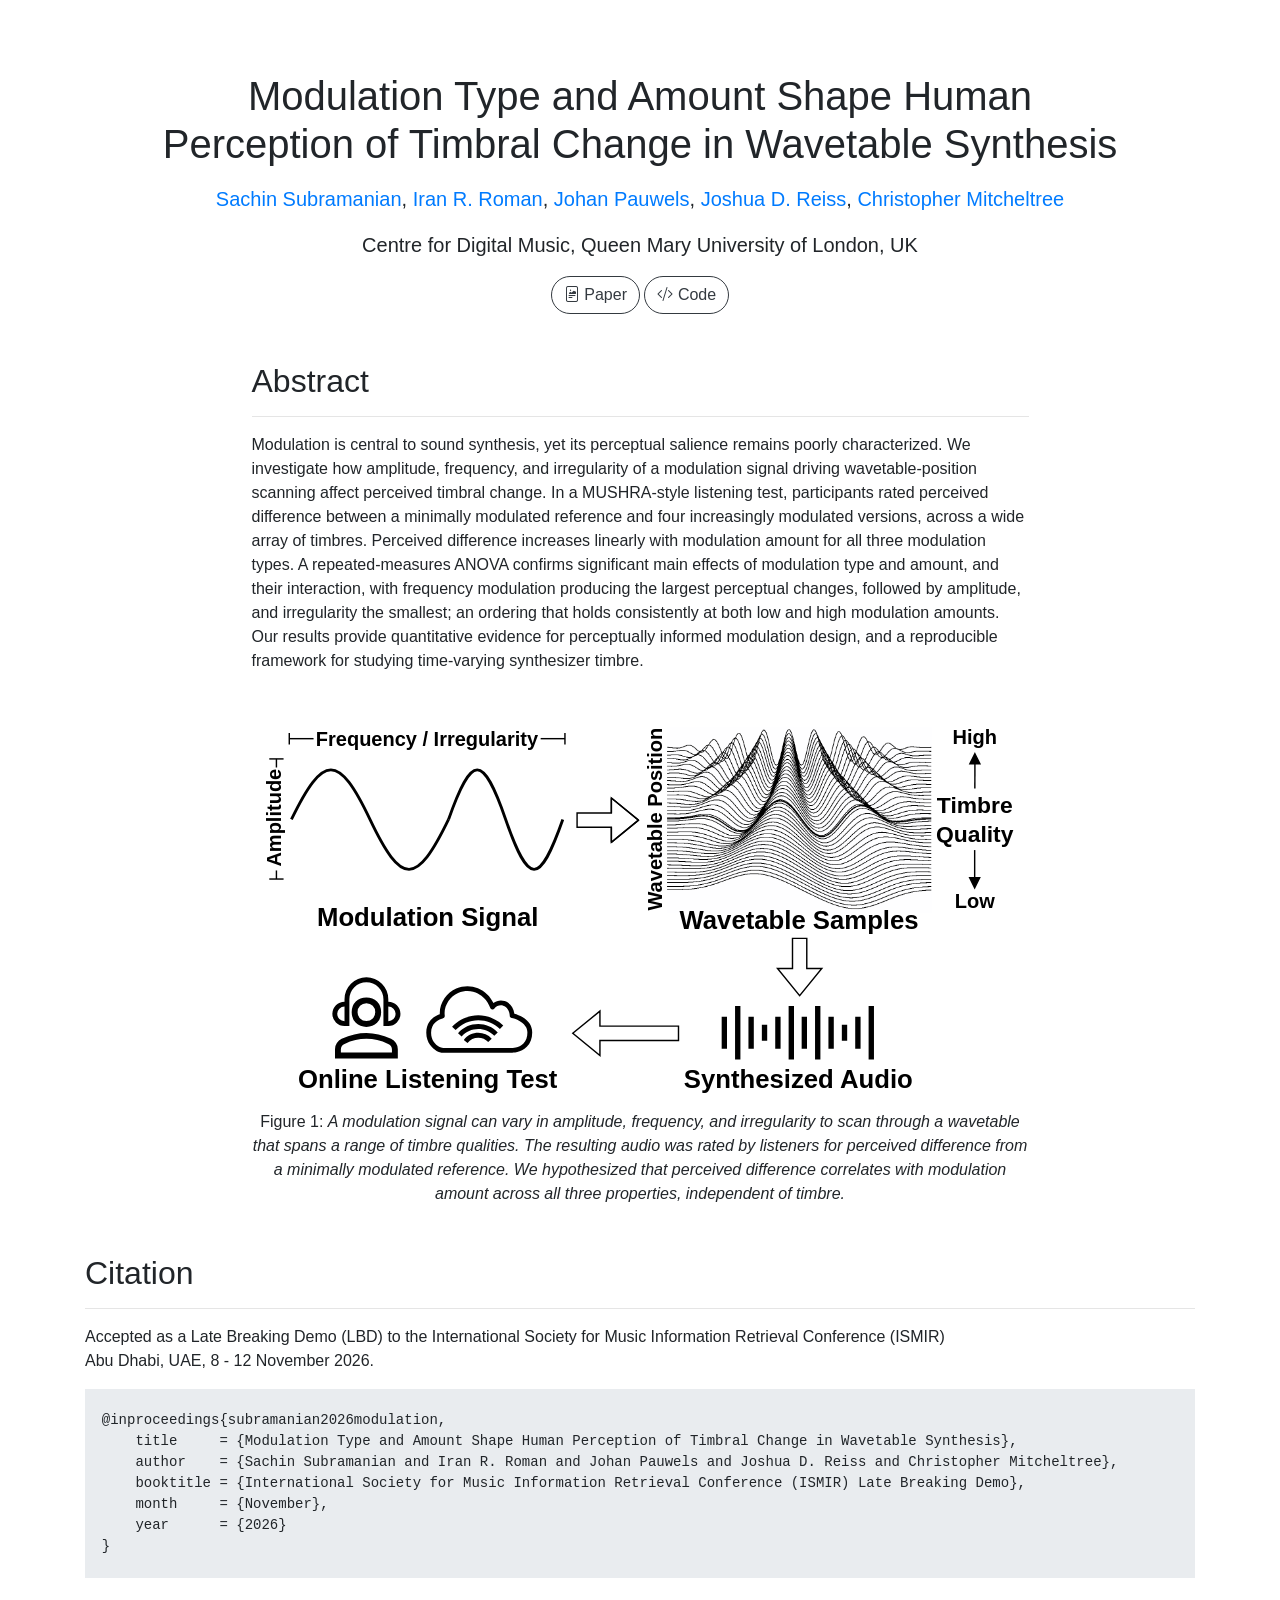
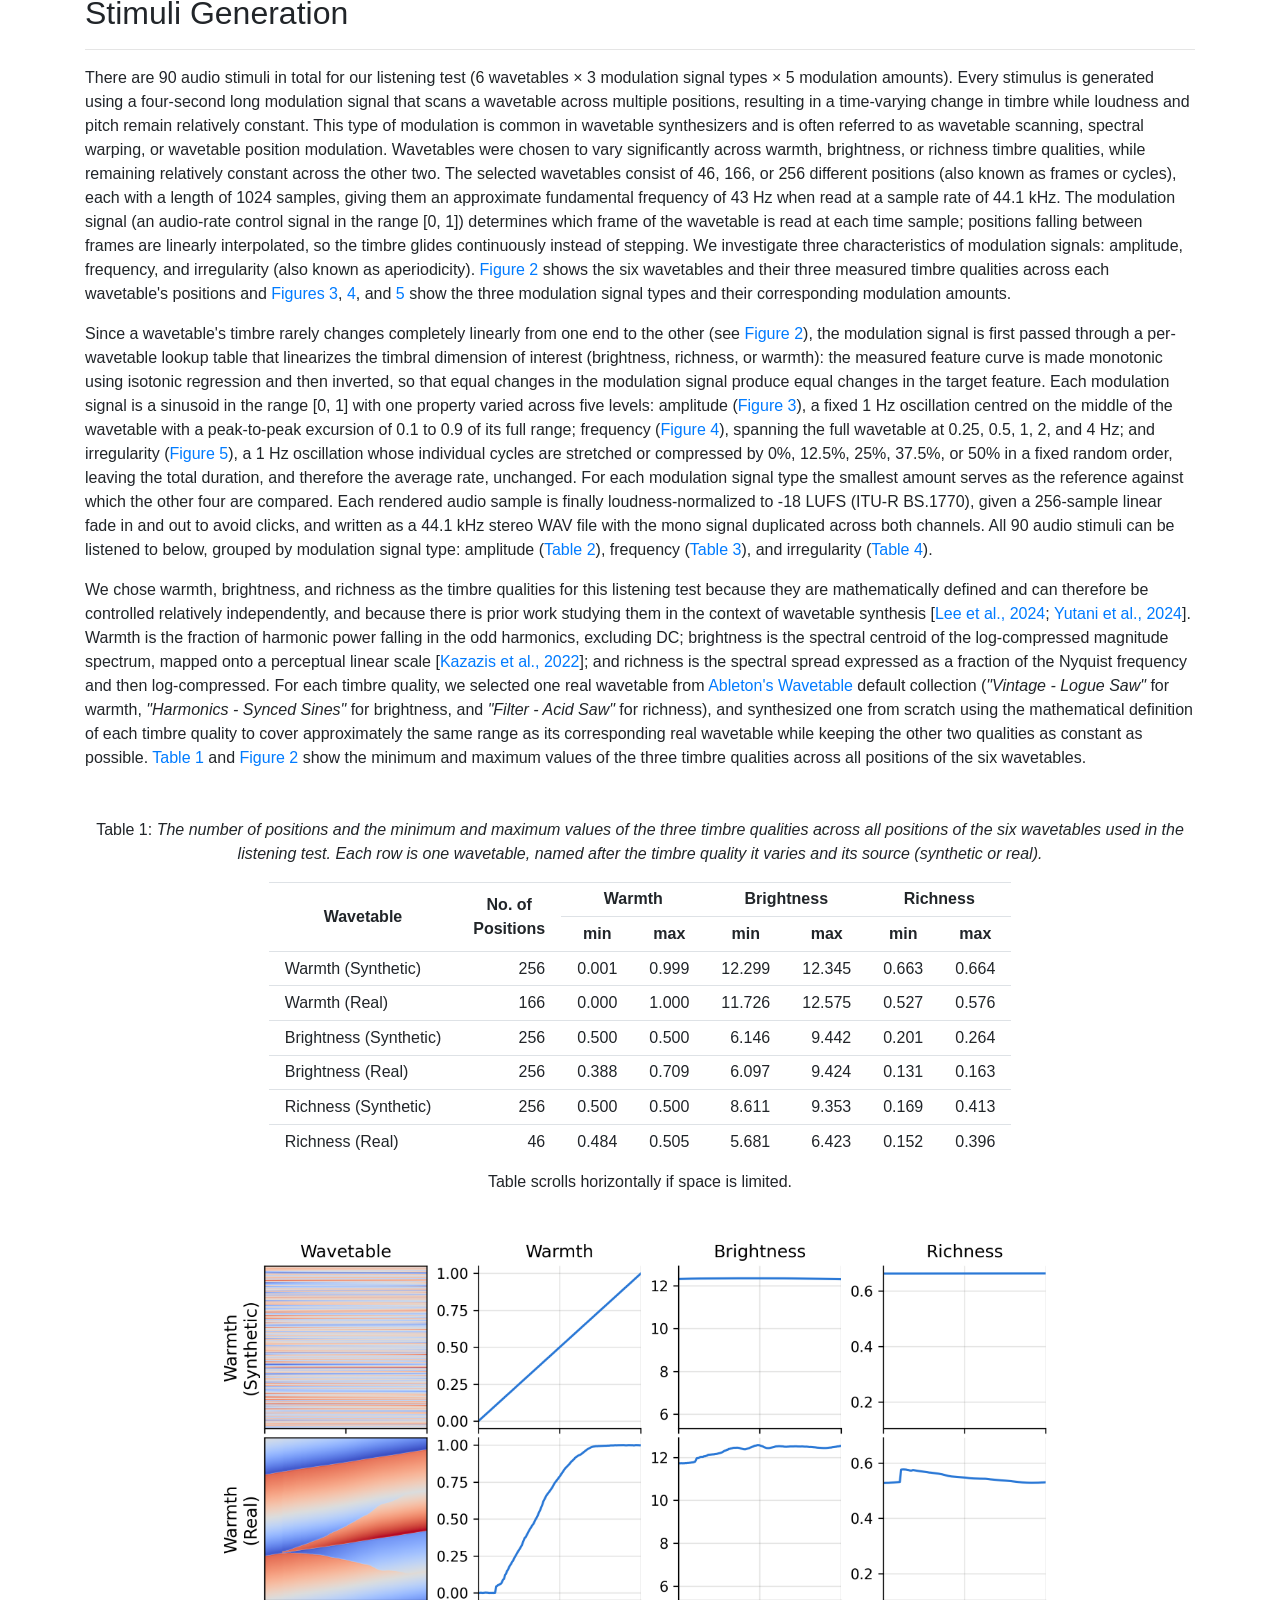
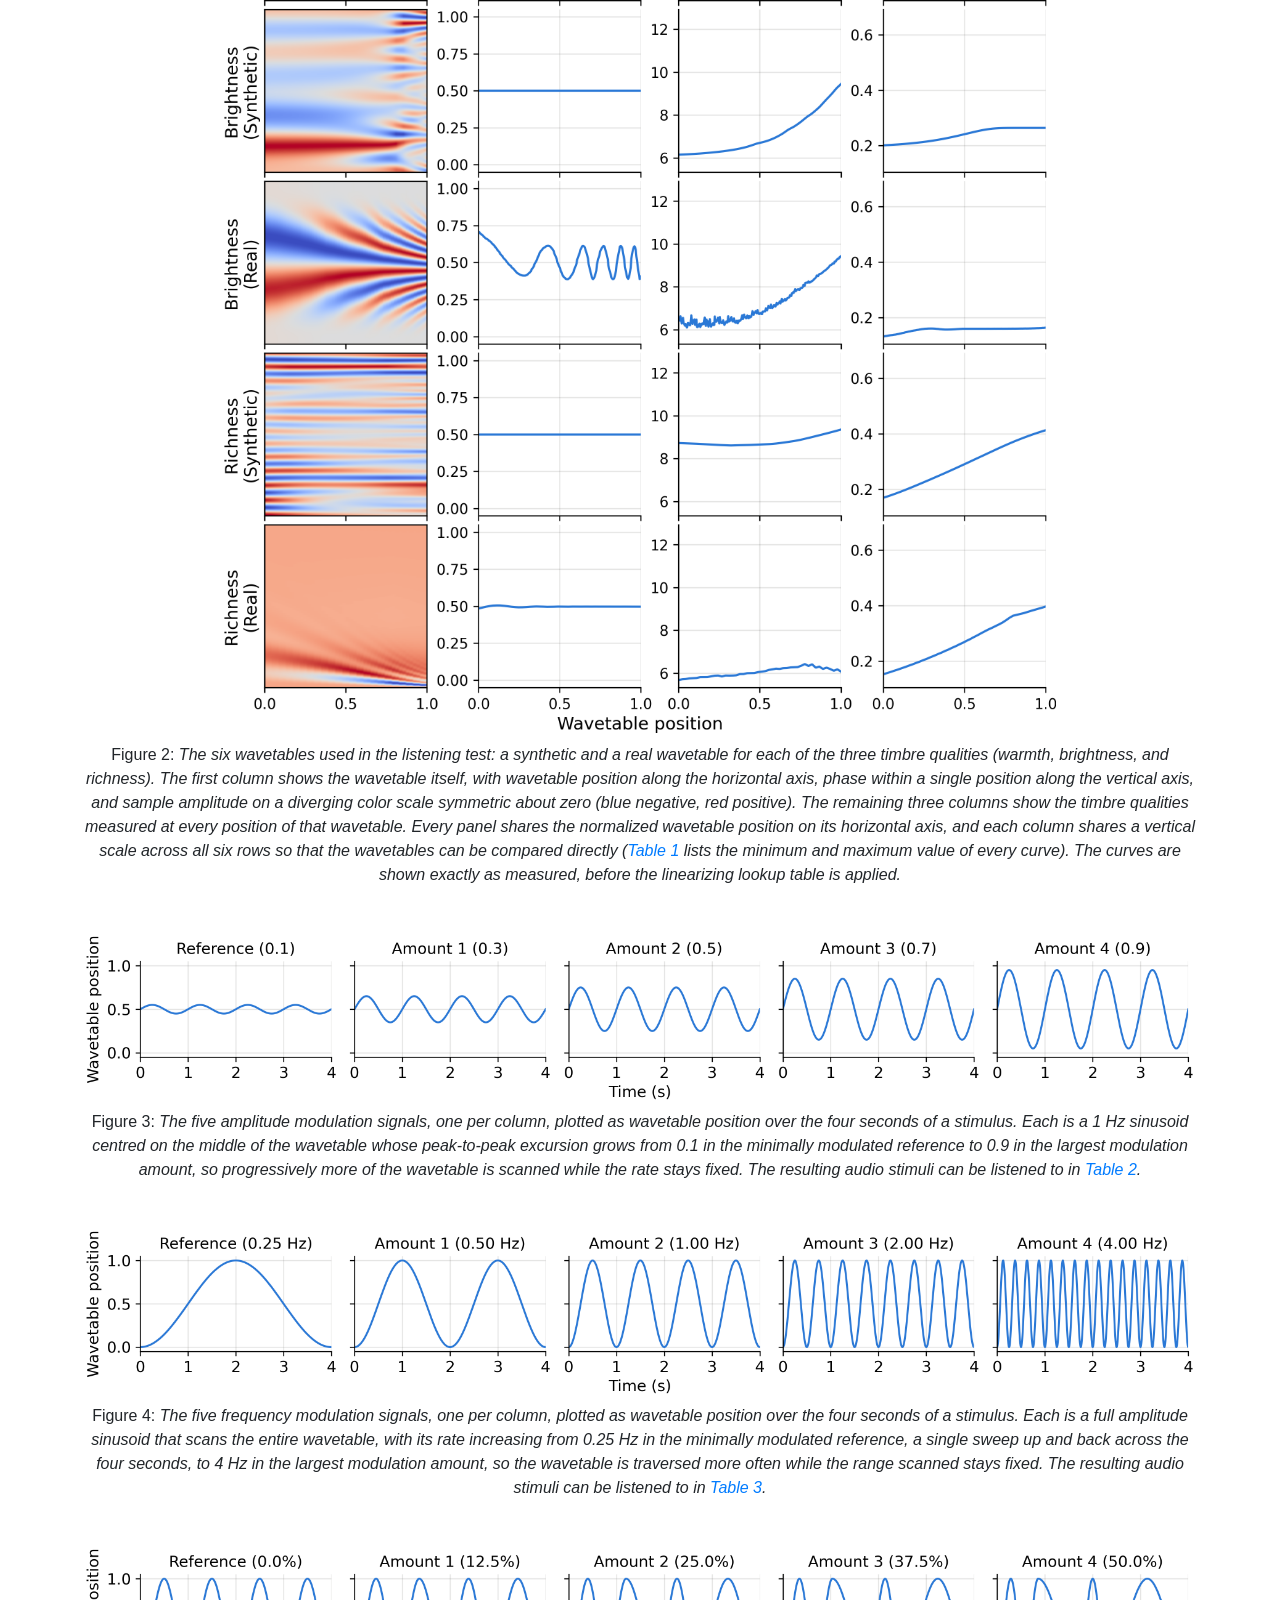
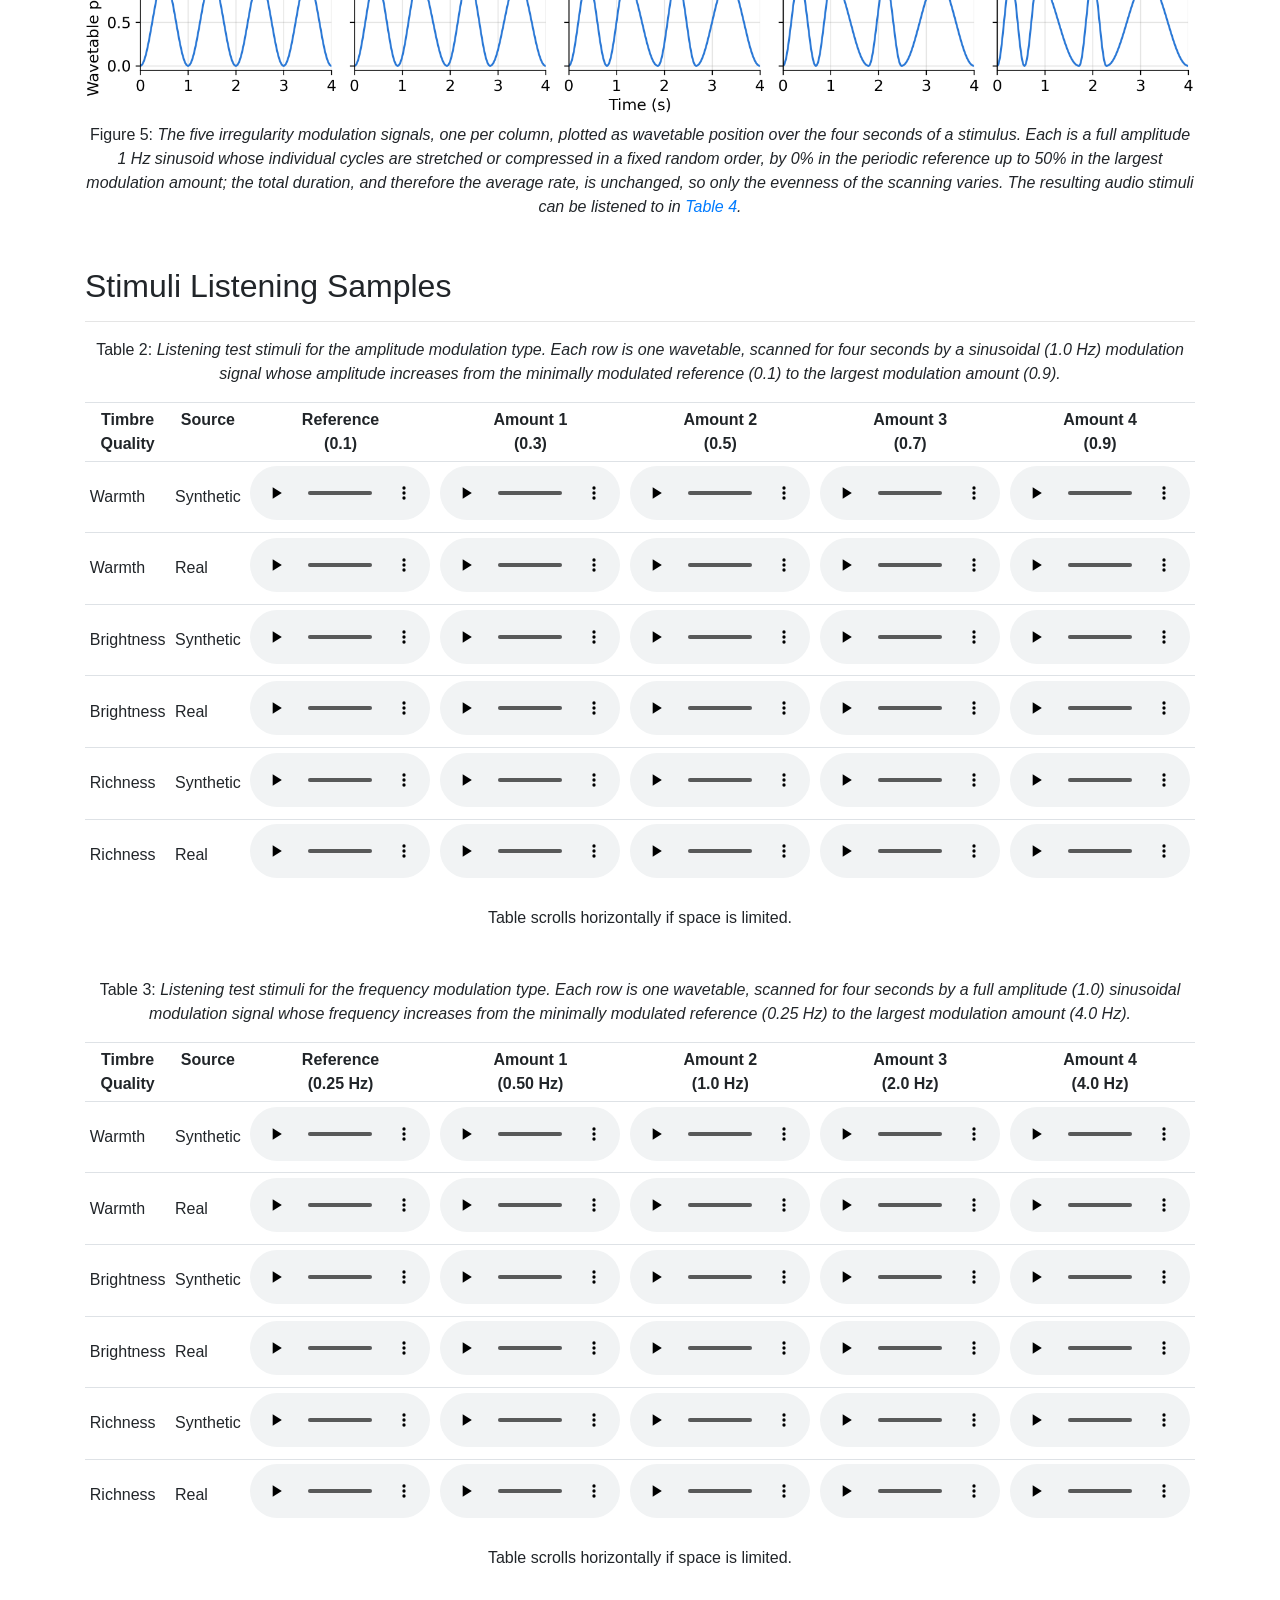
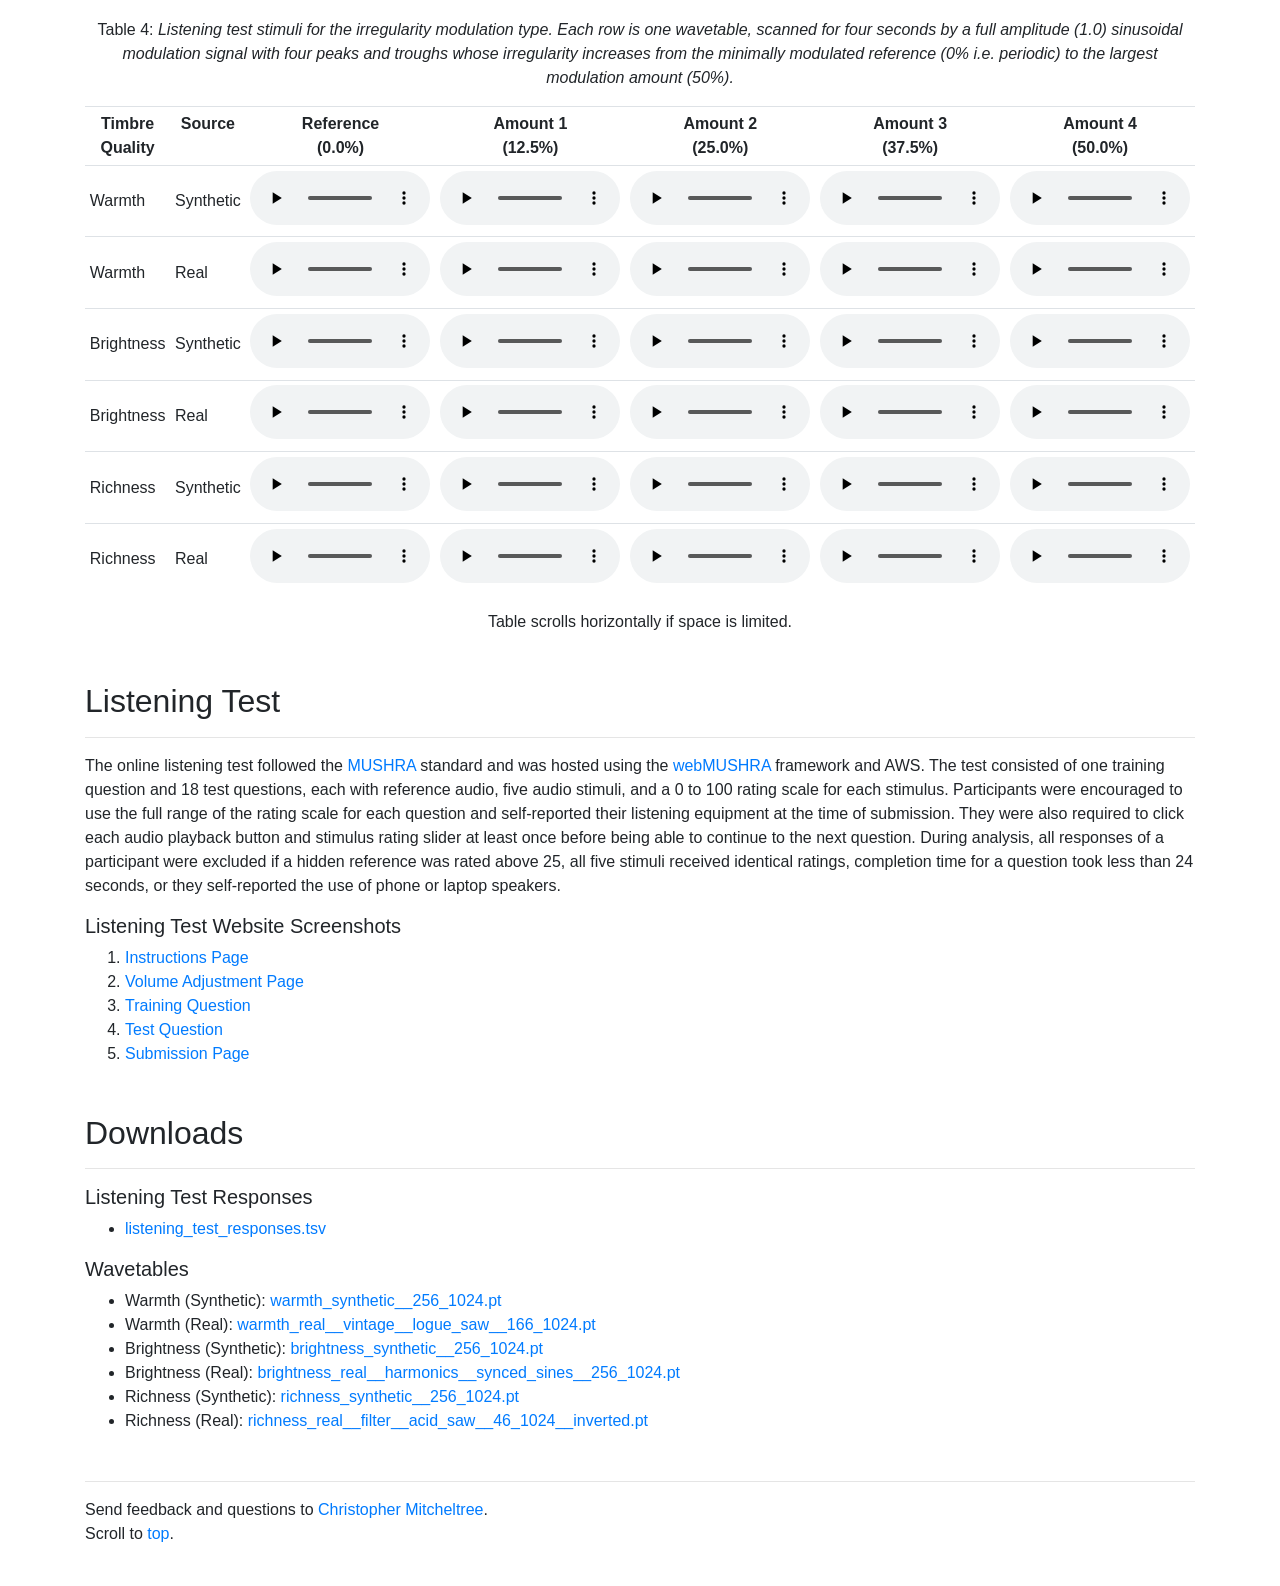
==== commit e0e0243f: "[cm] Adding listening test data and anovas" ====
--- a/docs/preliminary.html
+++ b/docs/preliminary.html
@@ -80,21 +80,22 @@
         </div>
     </div>
 
-<!--    <div class="section">-->
-<!--        <h2>Citation</h2>-->
-<!--        <hr>-->
-<!--        <p>Accepted to the International Conference on Learning Representations (ICLR), Rio de Janeiro, Brazil, 23 - 27 April 2026.</p>-->
-<!--        <div style="background-color: #e9ecef;">-->
-<!--  <pre><code>-->
-<!--  @inproceedings{mitcheltree2026scrapl,-->
-<!--      title={{SCRAPL}: Scattering Transform with Random Paths for Machine Learning},-->
-<!--      author={Christopher Mitcheltree and Vincent Lostanlen and Emmanouil Benetos and Mathieu Lagrange},-->
-<!--      booktitle={Proceedings of the International Conference on Learning Representations (ICLR)},-->
-<!--      year={2026}-->
-<!--  }-->
-<!--  </code></pre>-->
-<!--        </div>-->
-<!--    </div>-->
+    <div class="section">
+        <h2>Citation</h2>
+        <hr>
+        <p>Accepted as a Late Breaking Demo (LBD) to the International Society for Music Information Retrieval Conference (ISMIR)<br>Abu Dhabi, UAE, 8 - 12 November 2026.</p>
+        <div style="background-color: #e9ecef;">
+  <pre><code>
+  @inproceedings{subramanian2026modulation,
+      title     = {Modulation Type and Amount Shape Human Perception of Timbral Change in Wavetable Synthesis},
+      author    = {Sachin Subramanian and Iran R. Roman and Johan Pauwels and Joshua D. Reiss and Christopher Mitcheltree},
+      booktitle = {International Society for Music Information Retrieval Conference (ISMIR) Late Breaking Demo},
+      month     = {November},
+      year      = {2026}
+  }
+  </code></pre>
+        </div>
+    </div>
 
     <div class="section">
         <h2 class="">Stimuli Generation</h2>
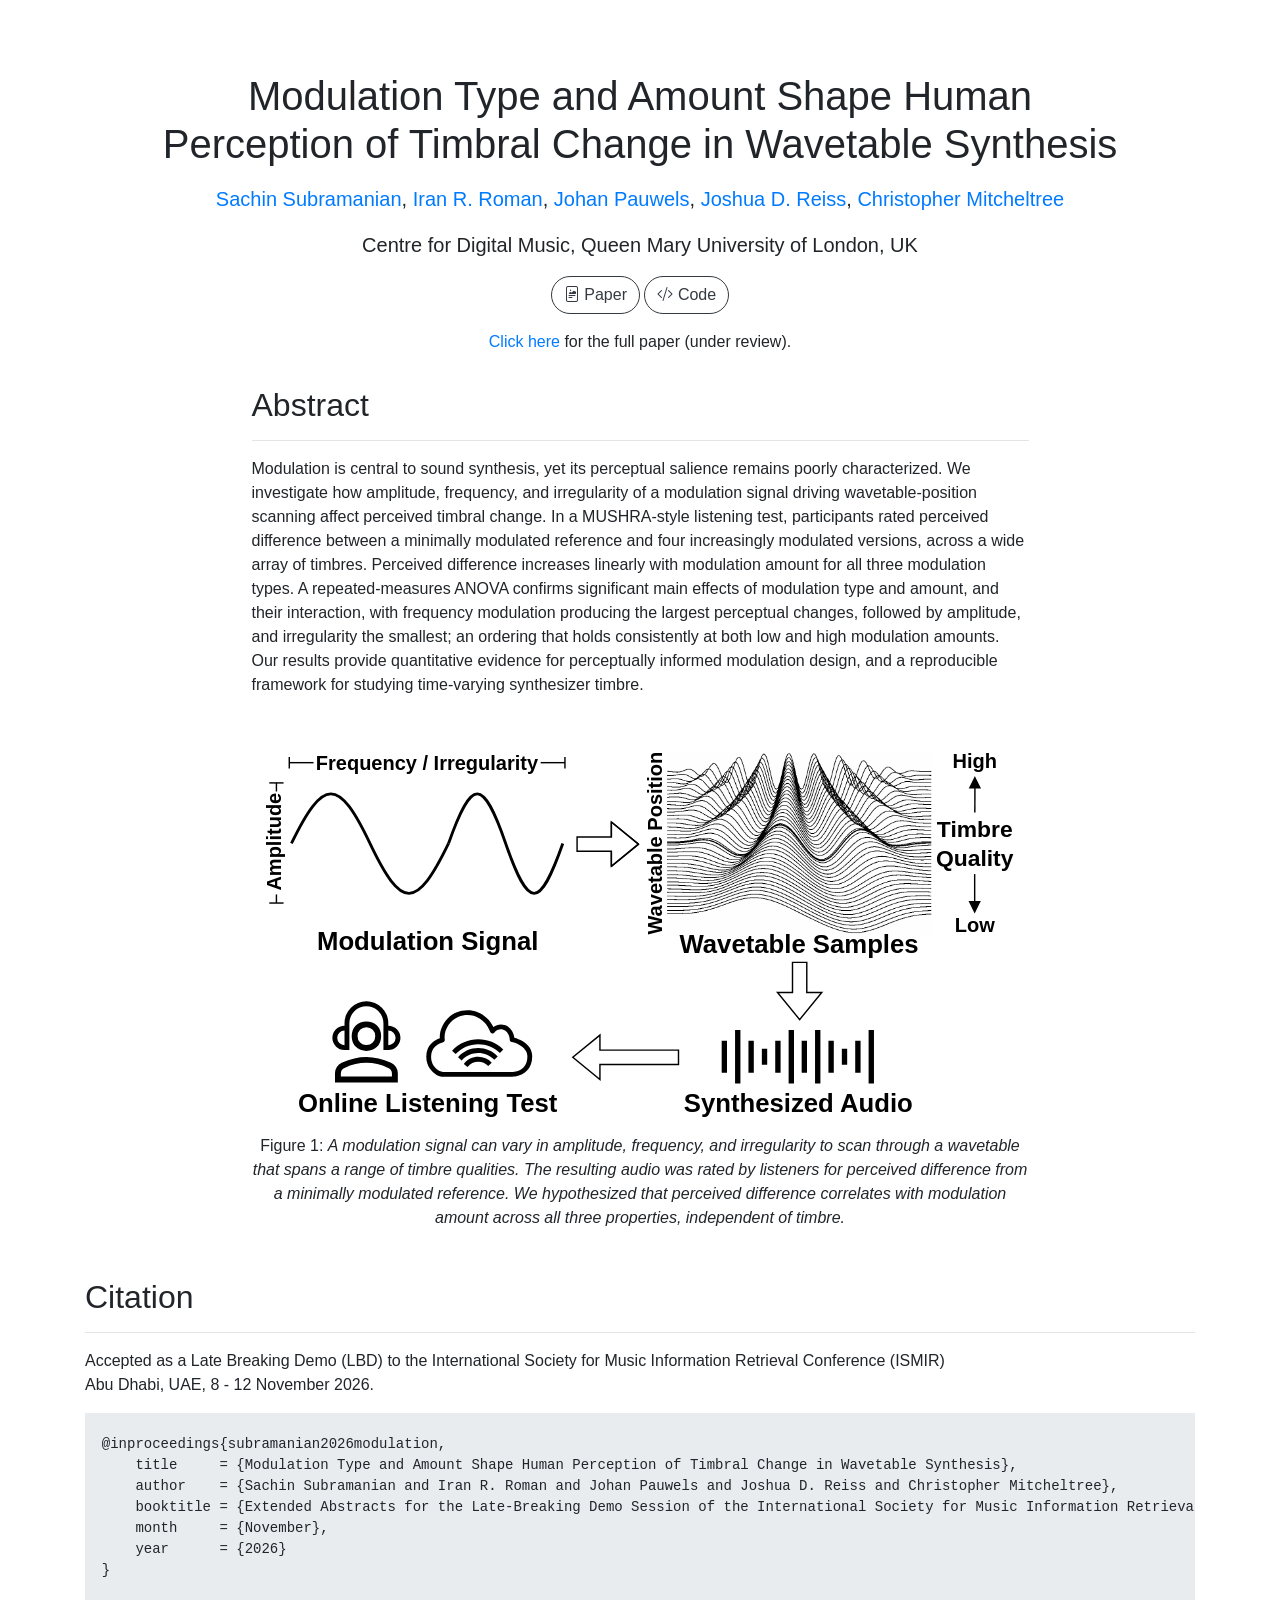
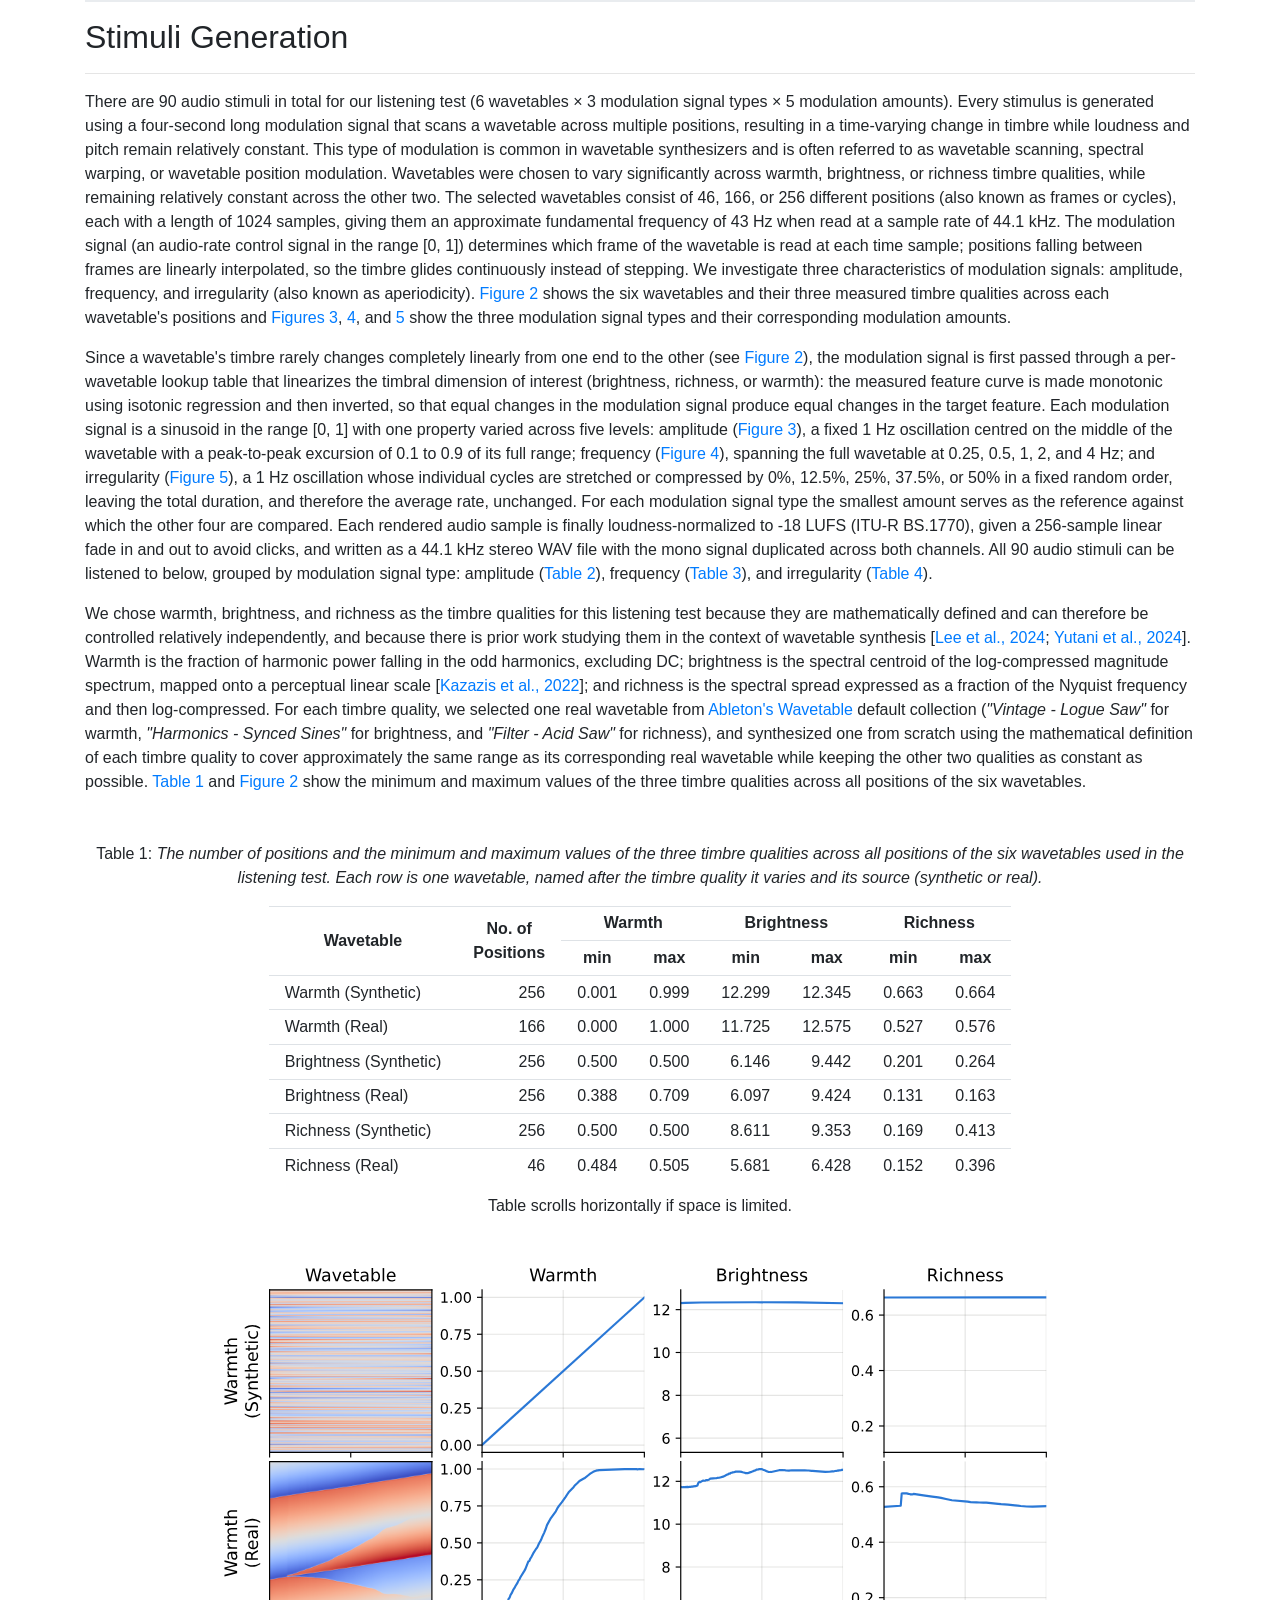
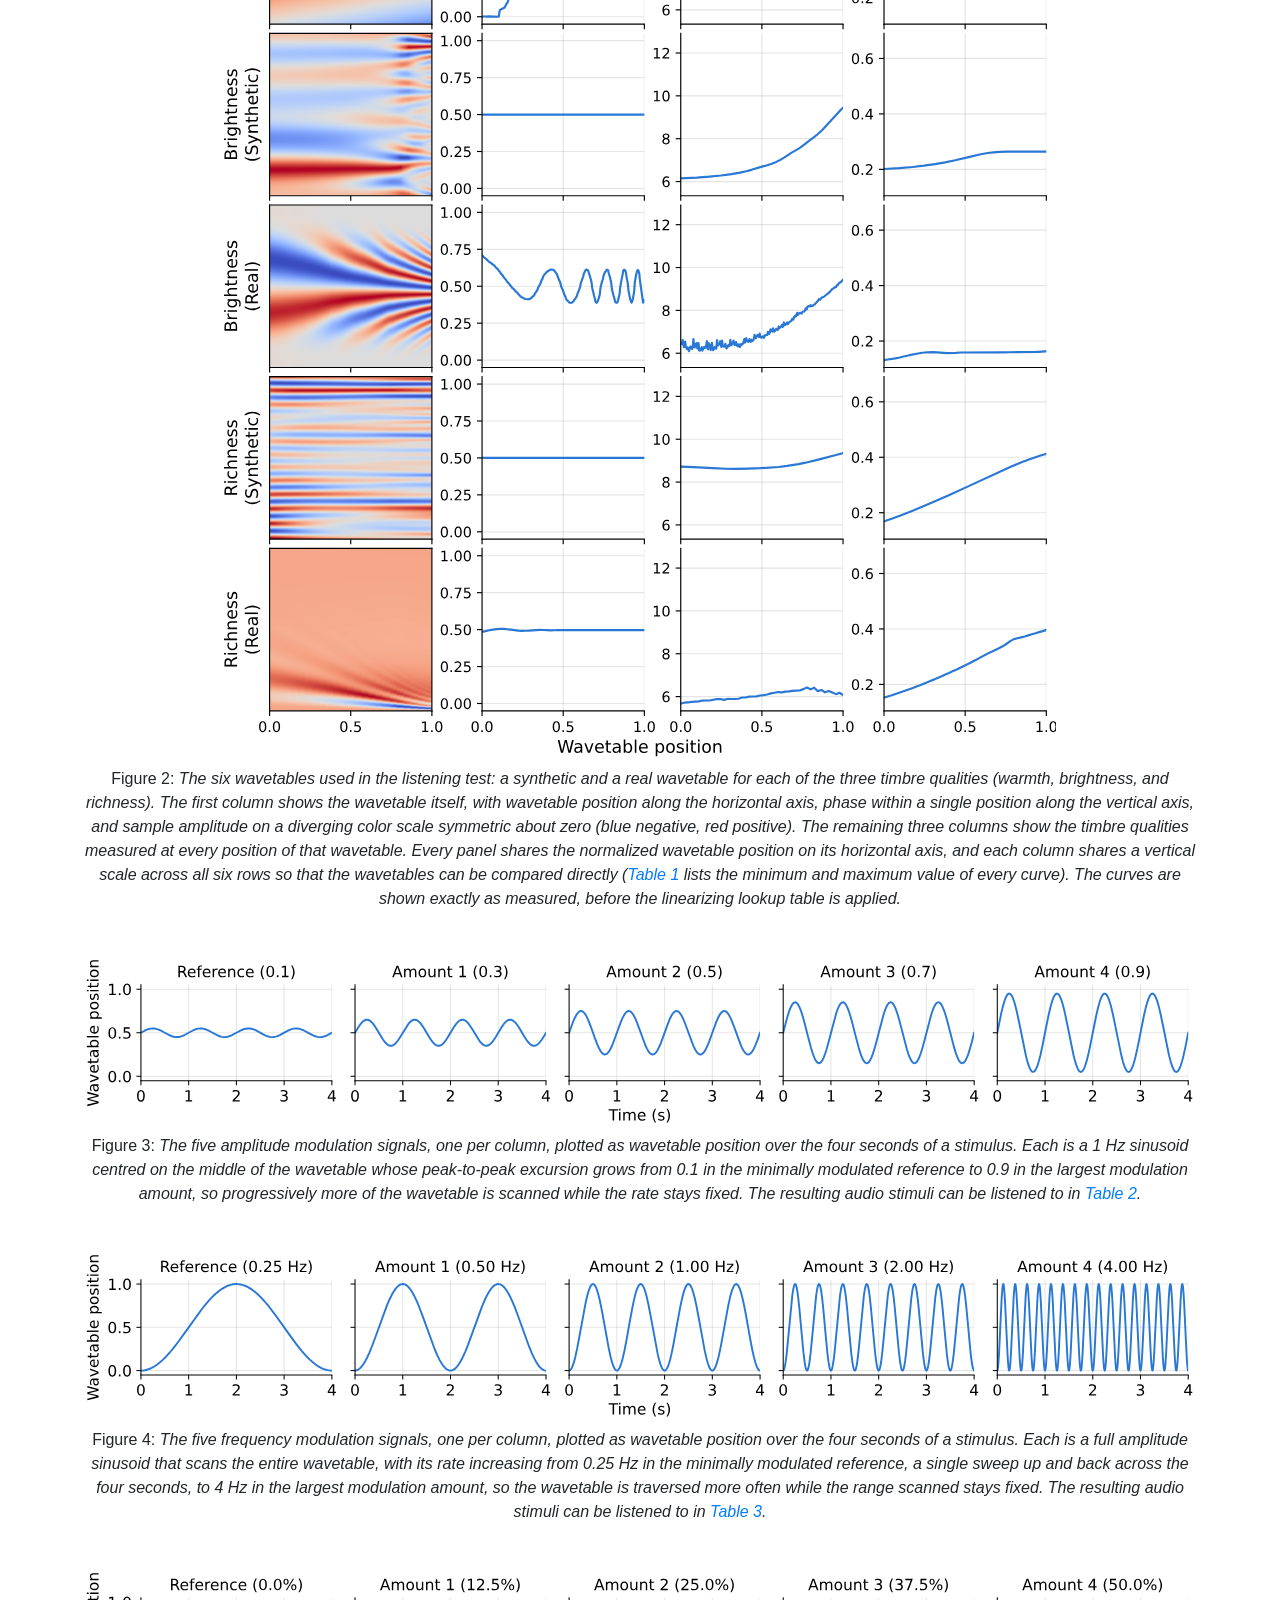
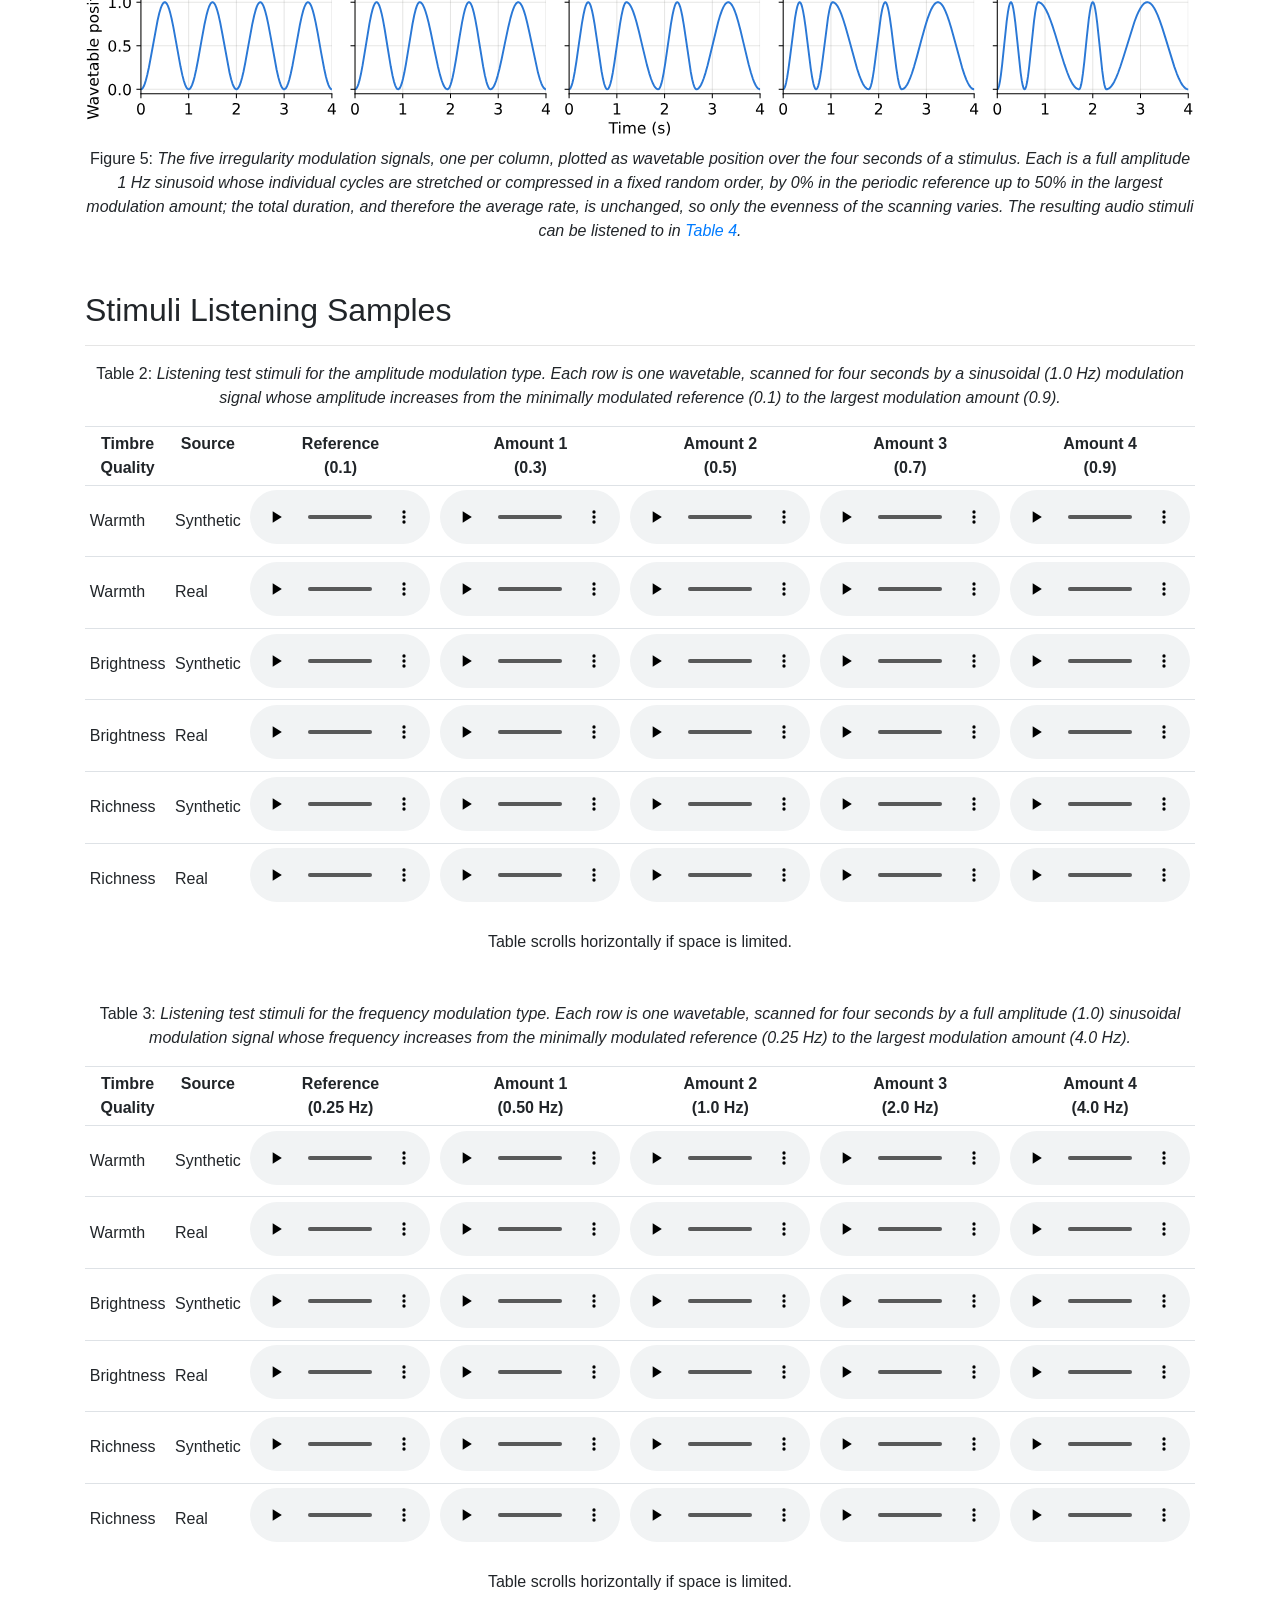
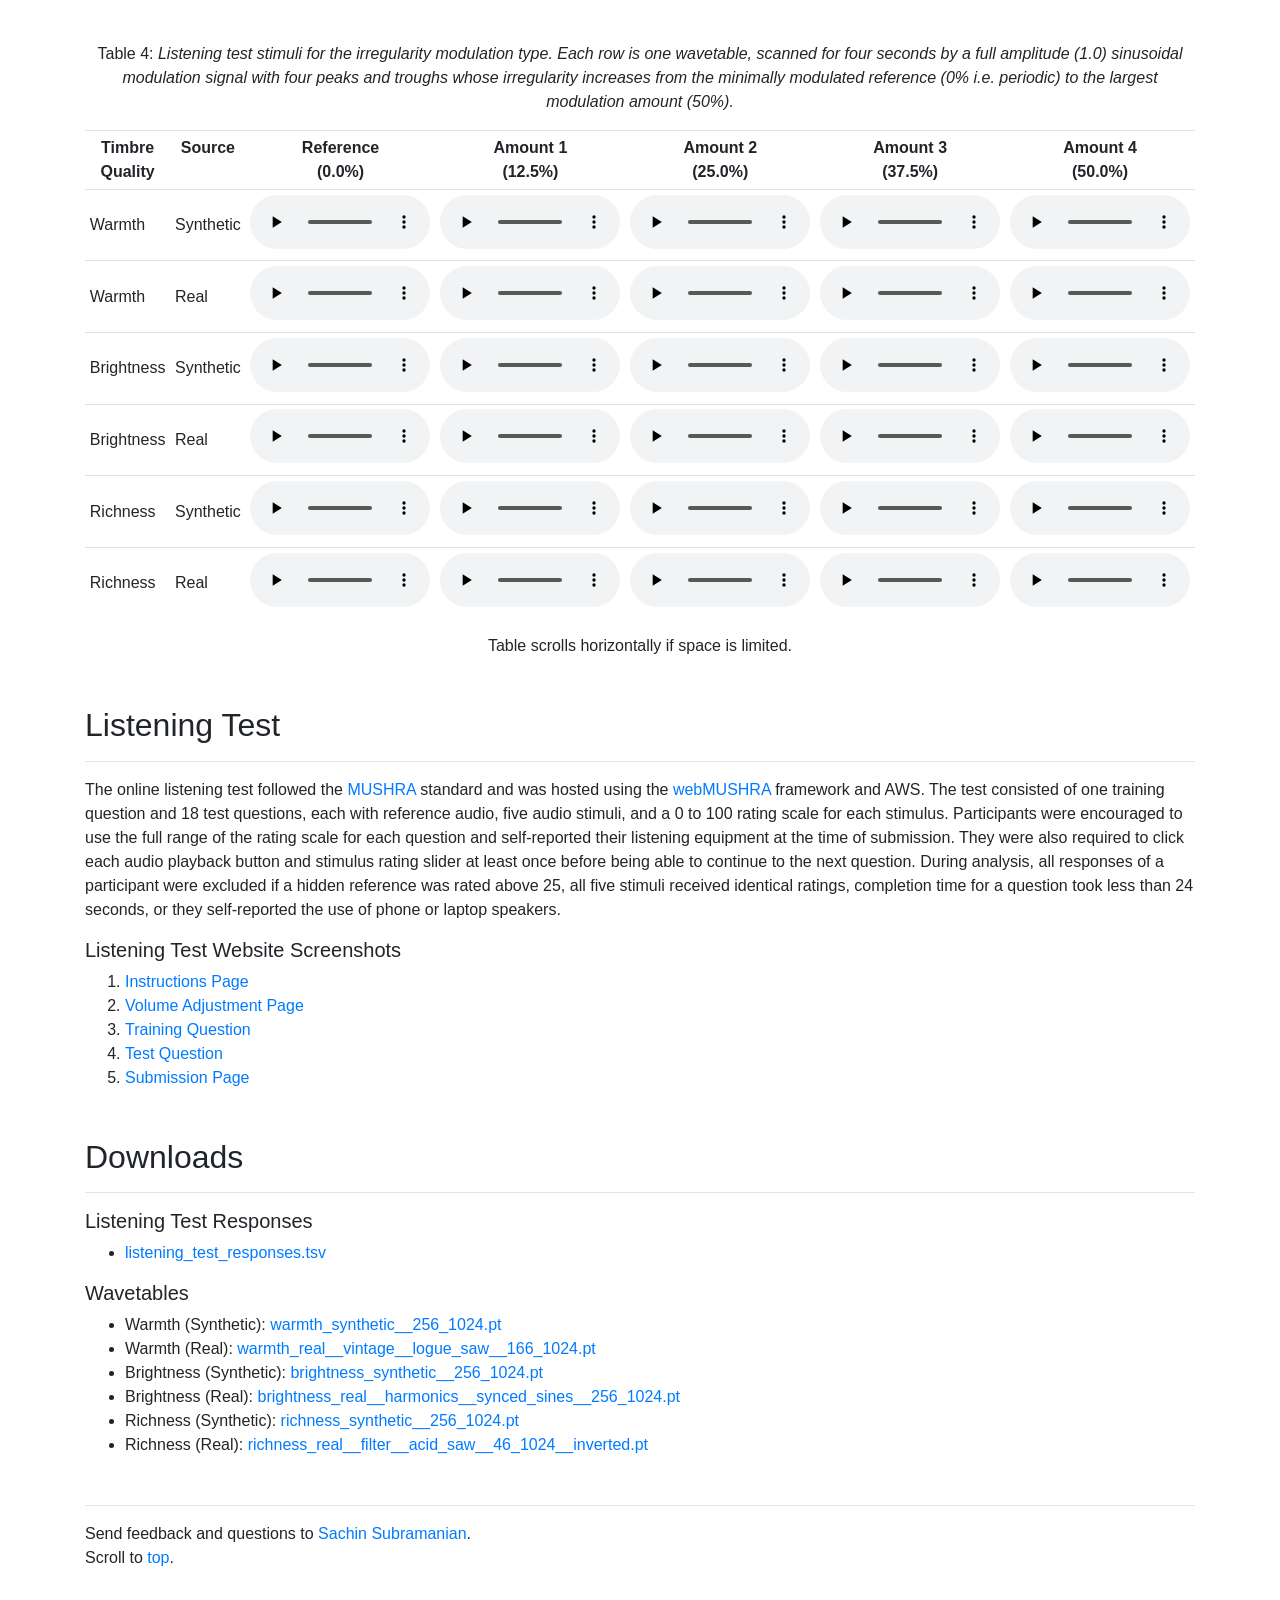
==== commit ee723e83: "[cm] Refactoring fig_opt_wavetables" ====
--- a/docs/preliminary.html
+++ b/docs/preliminary.html
@@ -43,7 +43,7 @@
 
             <p class="lead">Centre for Digital Music, Queen Mary University of London, UK</p>
 
-            <div>
+            <div class="mb-3">
                 <a class="btn btn-outline-dark" href="docs/subramanian2026human.pdf" target=”_blank” type="button">
                     <i class="bi bi-file-richtext"></i> Paper
                 </a>
@@ -57,12 +57,14 @@
 <!--                    <i class="bi bi-easel"></i> Poster-->
 <!--                </a>-->
             </div>
+
+            <p><a href="index.html" target=”_blank”>Click here</a> for the full paper (under review).</p>
         </div>
     </div>
 </div>
 
 <div class="container">
-    <div class="section mt-5 mb-5">
+    <div class="section mt-3 mb-5">
         <div class="abstract">
             <h2>Abstract</h2>
             <hr>
@@ -89,7 +91,7 @@
   @inproceedings{subramanian2026modulation,
       title     = {Modulation Type and Amount Shape Human Perception of Timbral Change in Wavetable Synthesis},
       author    = {Sachin Subramanian and Iran R. Roman and Johan Pauwels and Joshua D. Reiss and Christopher Mitcheltree},
-      booktitle = {International Society for Music Information Retrieval Conference (ISMIR) Late Breaking Demo},
+      booktitle = {Extended Abstracts for the Late-Breaking Demo Session of the International Society for Music Information Retrieval Conference (ISMIR)},
       month     = {November},
       year      = {2026}
   }
@@ -171,7 +173,7 @@
                     <td>166</td>
                     <td>0.000</td>
                     <td>1.000</td>
-                    <td>11.726</td>
+                    <td>11.725</td>
                     <td>12.575</td>
                     <td>0.527</td>
                     <td>0.576</td>
@@ -212,7 +214,7 @@
                     <td>0.484</td>
                     <td>0.505</td>
                     <td>5.681</td>
-                    <td>6.423</td>
+                    <td>6.428</td>
                     <td>0.152</td>
                     <td>0.396</td>
                 </tr>
@@ -222,7 +224,7 @@
             </div>
         </div>
 
-        <img id="fig-wavetables" class="img-fluid w-75 mx-auto d-block" src="figs/wavetable_timbre_qualities.png">
+        <img id="fig-wavetables" class="img-fluid w-75 mx-auto d-block" src="figs/wavetables.svg">
         <p class="text-center" style="margin-bottom: 3.0rem;">Figure 2:
             <em>
                 The six wavetables used in the listening test: a synthetic and a real wavetable for each of the three timbre qualities (warmth, brightness, and richness).
@@ -233,21 +235,21 @@
             </em>
         </p>
 
-        <img id="fig-mod-sigs-amp" class="img-fluid w-100 mx-auto d-block" src="figs/mod_sigs__amp.png">
+        <img id="fig-mod-sigs-amp" class="img-fluid w-100 mx-auto d-block" src="figs/mod_sigs__amp.svg">
         <p class="text-center" style="margin-bottom: 3.0rem;">Figure 3:
             <em>
                 The five amplitude modulation signals, one per column, plotted as wavetable position over the four seconds of a stimulus. Each is a 1&nbsp;Hz sinusoid centred on the middle of the wavetable whose peak-to-peak excursion grows from 0.1 in the minimally modulated reference to 0.9 in the largest modulation amount, so progressively more of the wavetable is scanned while the rate stays fixed. The resulting audio stimuli can be listened to in <a href="#table-amp">Table 2</a>.
             </em>
         </p>
 
-        <img id="fig-mod-sigs-freq" class="img-fluid w-100 mx-auto d-block" src="figs/mod_sigs__freq.png">
+        <img id="fig-mod-sigs-freq" class="img-fluid w-100 mx-auto d-block" src="figs/mod_sigs__freq.svg">
         <p class="text-center" style="margin-bottom: 3.0rem;">Figure 4:
             <em>
                 The five frequency modulation signals, one per column, plotted as wavetable position over the four seconds of a stimulus. Each is a full amplitude sinusoid that scans the entire wavetable, with its rate increasing from 0.25&nbsp;Hz in the minimally modulated reference, a single sweep up and back across the four seconds, to 4&nbsp;Hz in the largest modulation amount, so the wavetable is traversed more often while the range scanned stays fixed. The resulting audio stimuli can be listened to in <a href="#table-freq">Table 3</a>.
             </em>
         </p>
 
-        <img id="fig-mod-sigs-reg" class="img-fluid w-100 mx-auto d-block" src="figs/mod_sigs__reg.png">
+        <img id="fig-mod-sigs-reg" class="img-fluid w-100 mx-auto d-block" src="figs/mod_sigs__reg.svg">
         <p class="text-center" style="margin-bottom: 3.0rem;">Figure 5:
             <em>
                 The five irregularity modulation signals, one per column, plotted as wavetable position over the four seconds of a stimulus. Each is a full amplitude 1&nbsp;Hz sinusoid whose individual cycles are stretched or compressed in a fixed random order, by 0% in the periodic reference up to 50% in the largest modulation amount; the total duration, and therefore the average rate, is unchanged, so only the evenness of the scanning varies. The resulting audio stimuli can be listened to in <a href="#table-reg">Table 4</a>.
@@ -995,7 +997,7 @@
         <h5>Listening Test Responses</h5>
         <ul>
             <li>
-                <a href="docs/listening_test_responses.tsv" download>listening_test_responses.tsv</a>
+                <a href="listening_test/listening_test_responses.tsv" download>listening_test_responses.tsv</a>
             </li>
         </ul>
         <h5>Wavetables</h5>
@@ -1024,7 +1026,7 @@
     <hr>
     <footer>
         <p>
-            Send feedback and questions to <a href="https://christhetr.ee" target=”_blank”>Christopher Mitcheltree</a>.
+            Send feedback and questions to <a href="https://www.linkedin.com/in/sachin-subramanian-642742212/" target=”_blank”>Sachin Subramanian</a>.
             <br>Scroll to <a href="#">top</a>.
         </p>
         <p><br></p>
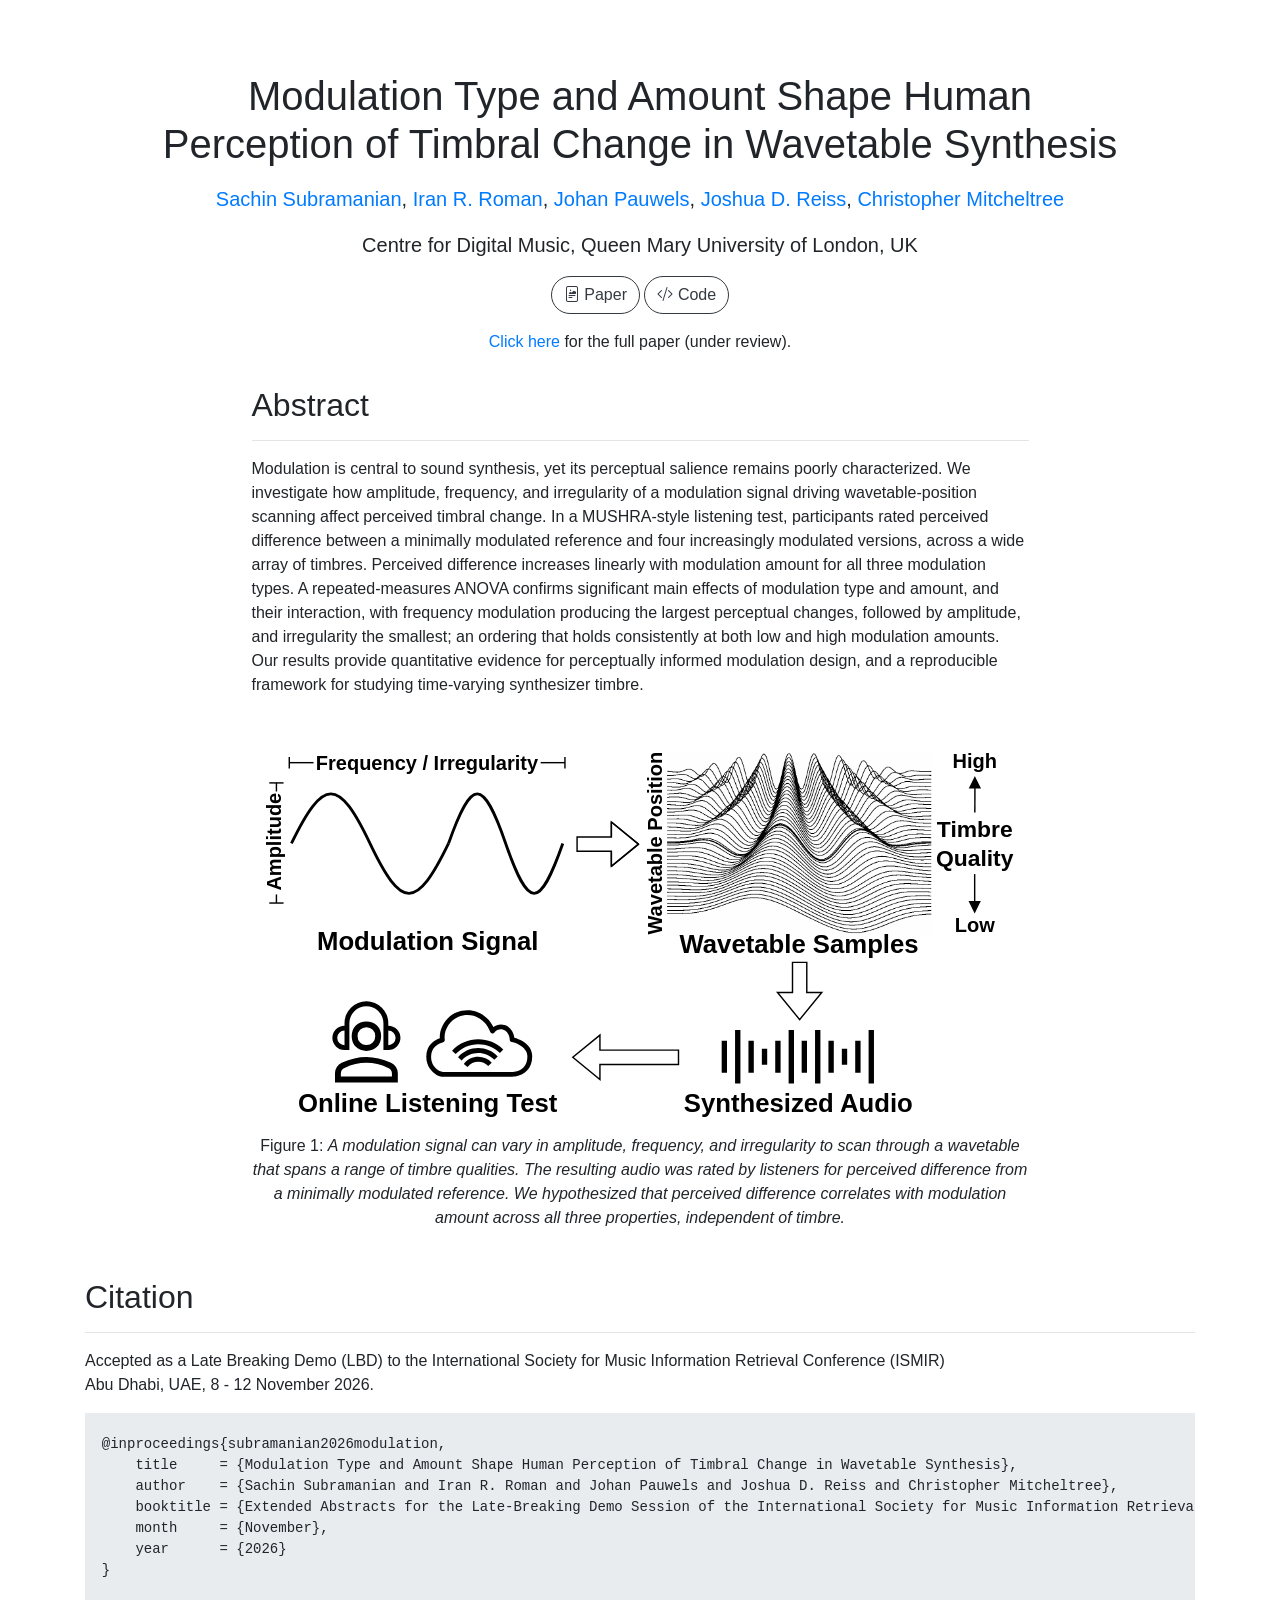
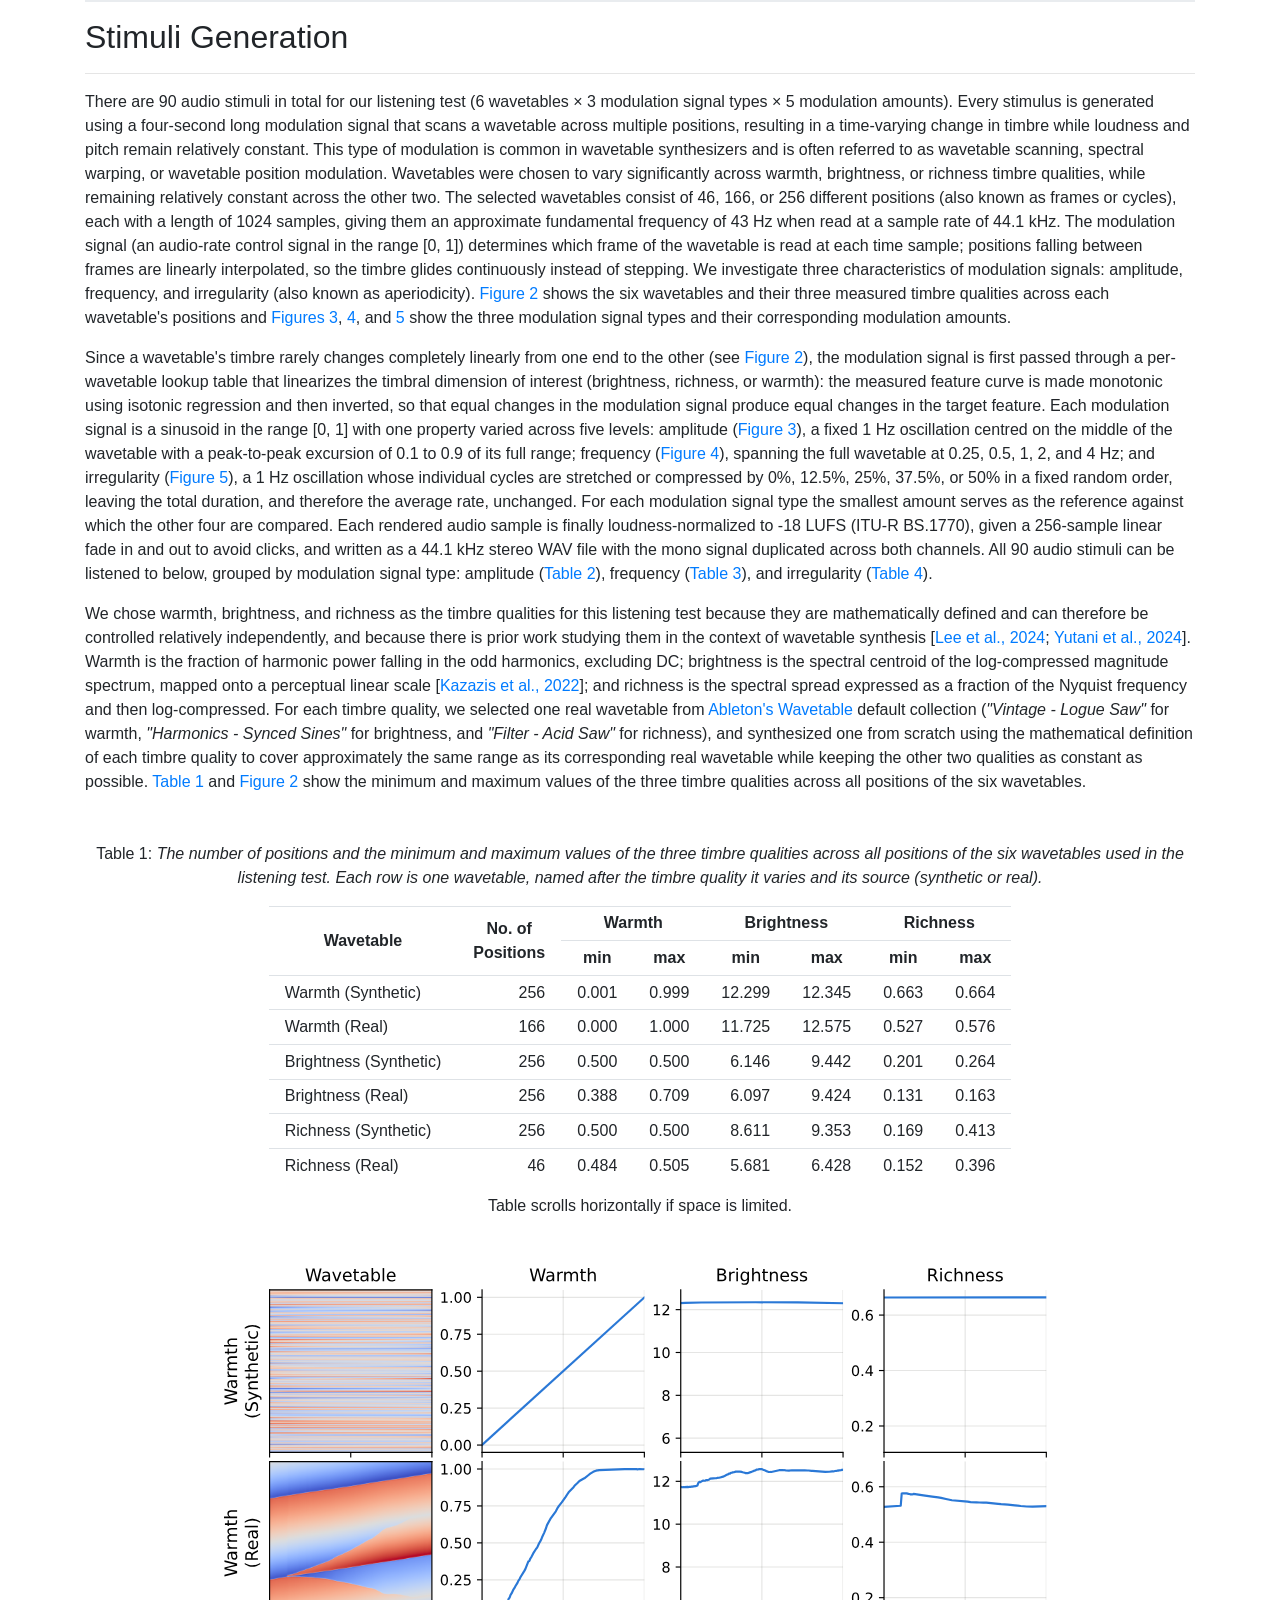
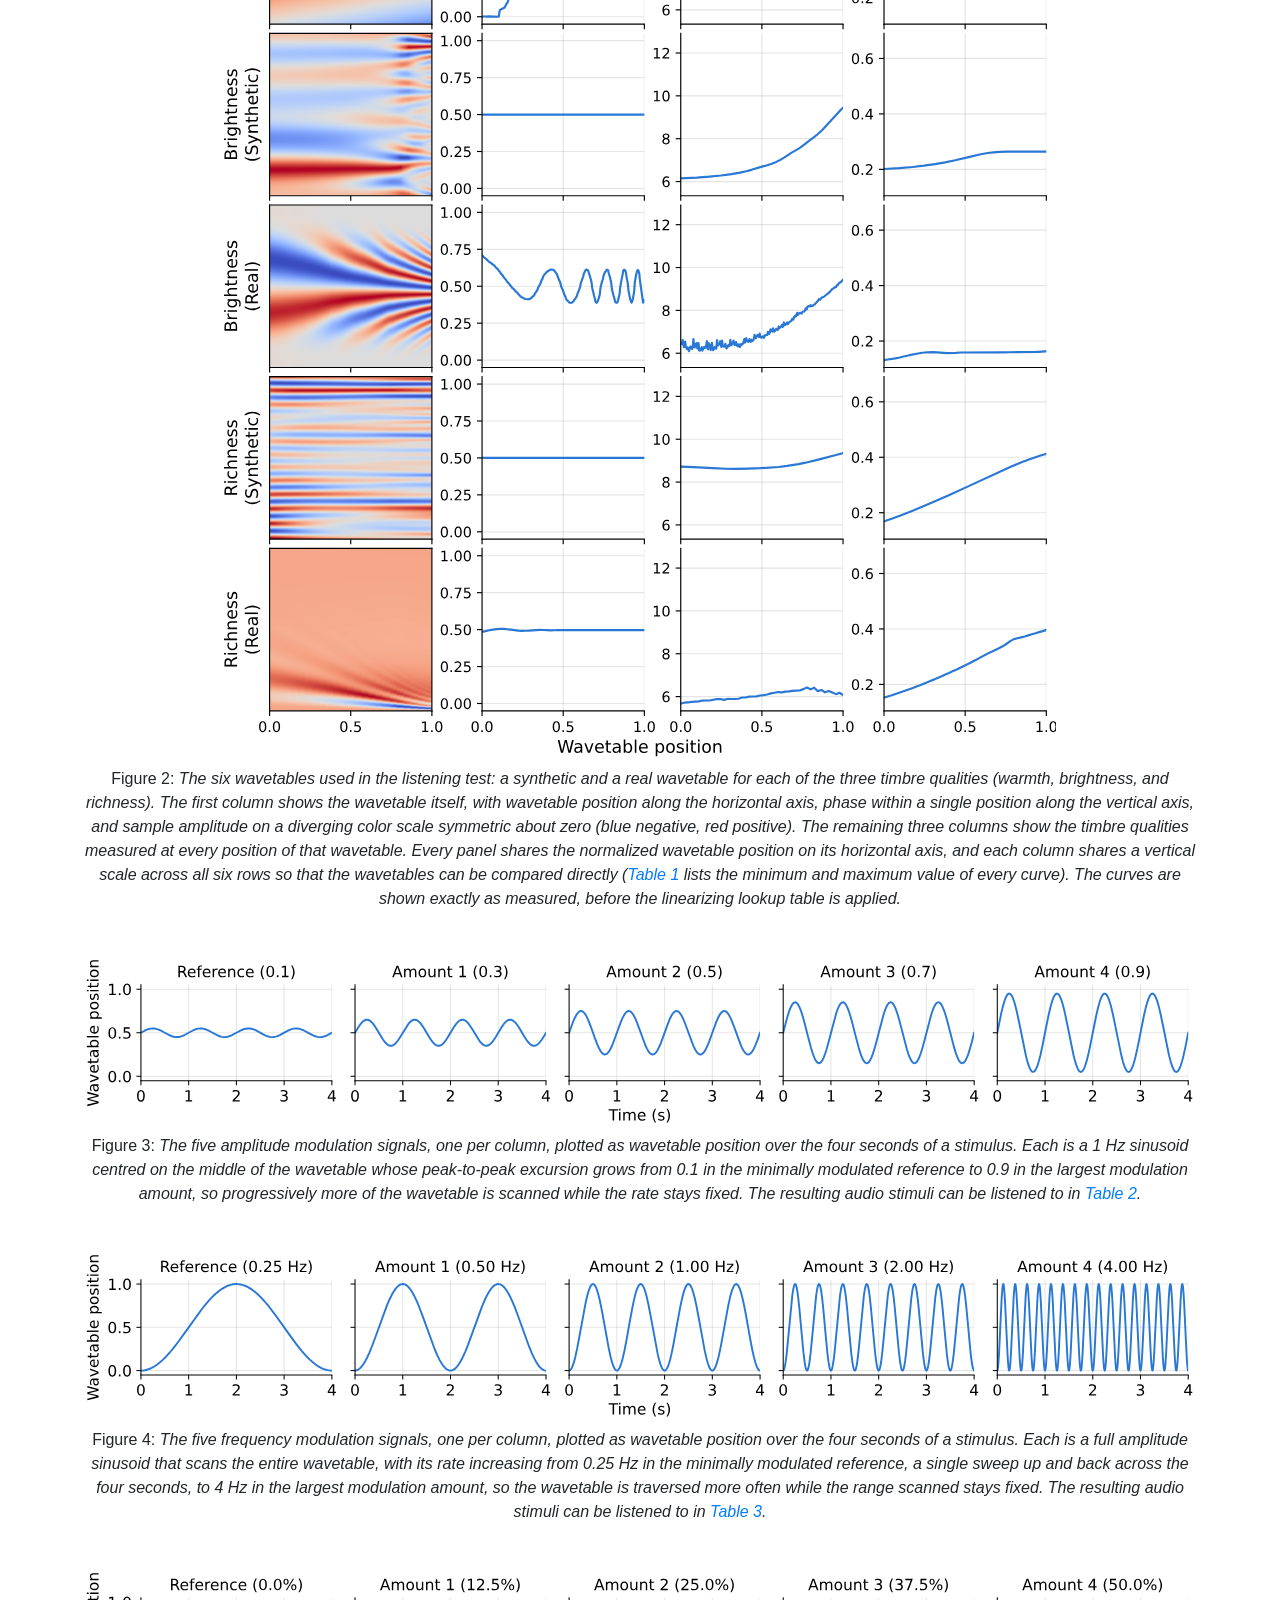
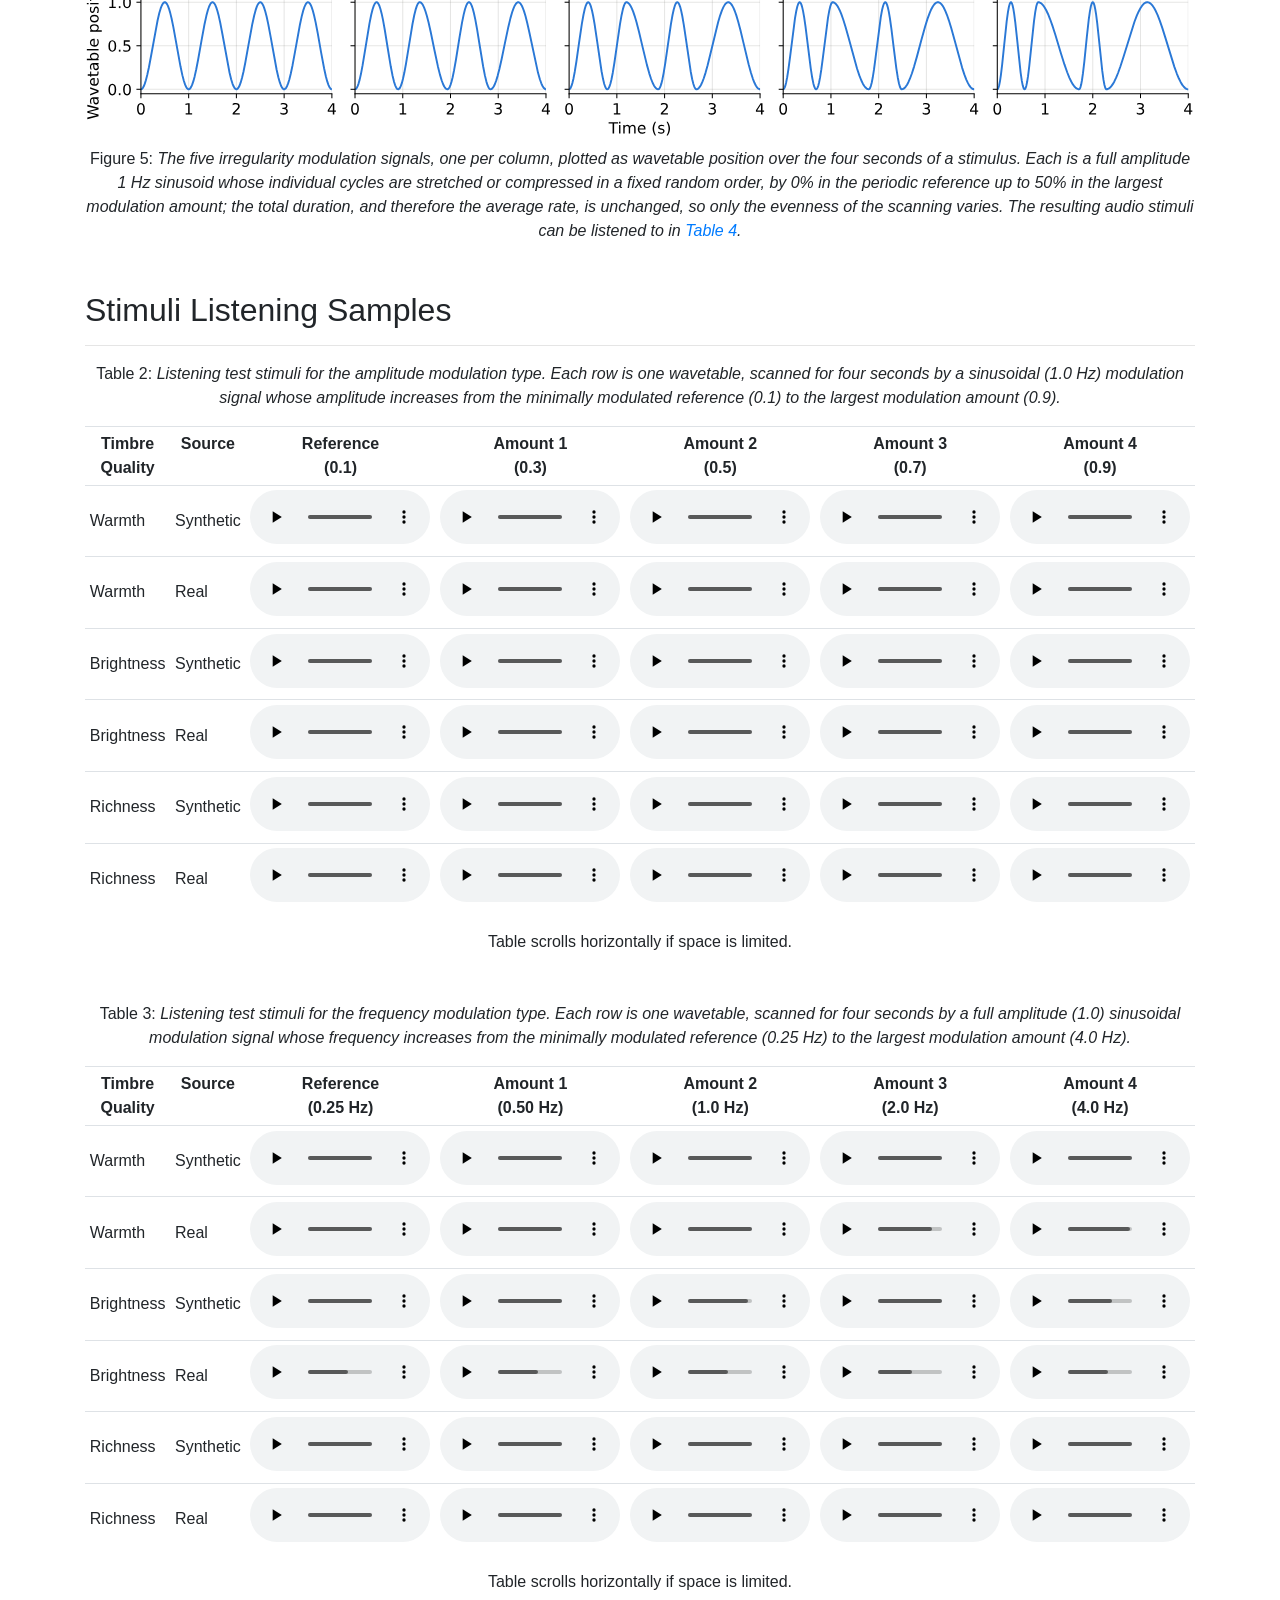
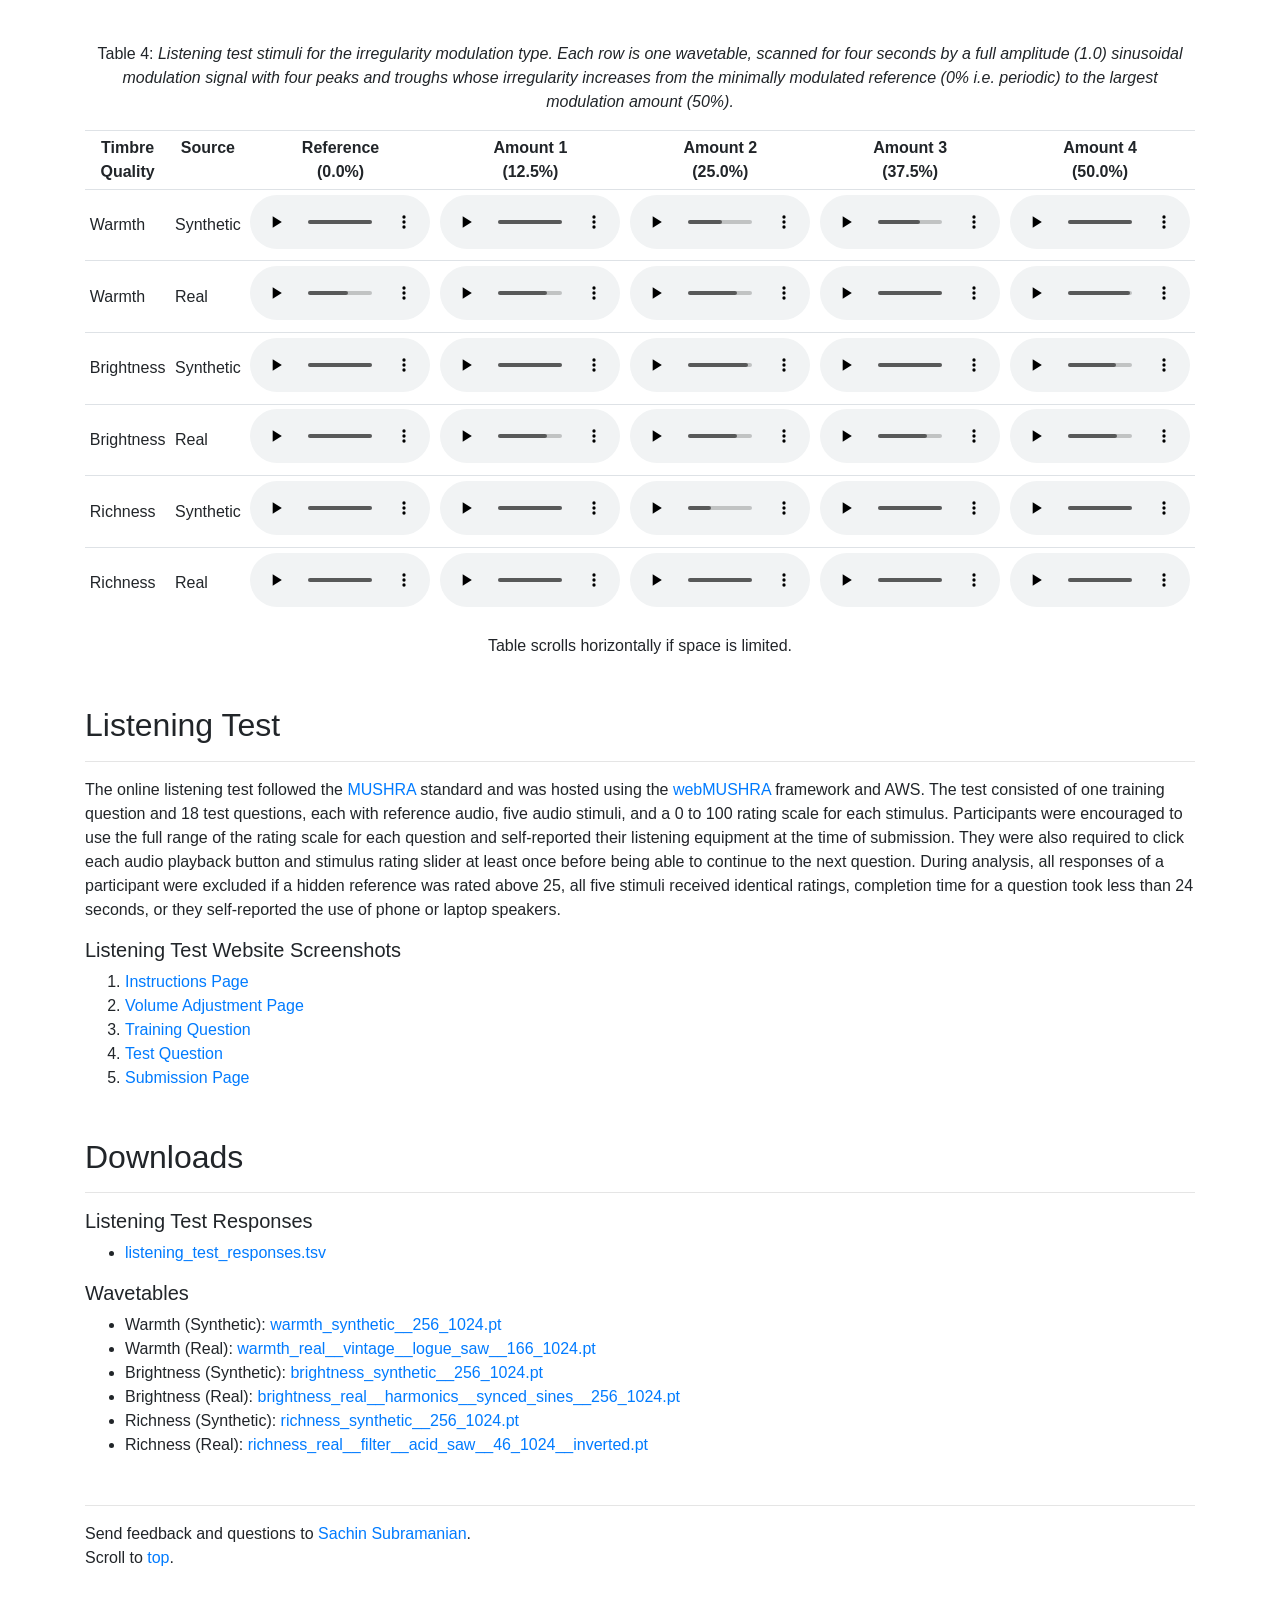
==== commit 987db93b: "[cm] Adding favicon" ====
--- a/docs/preliminary.html
+++ b/docs/preliminary.html
@@ -24,6 +24,8 @@
     <meta name="theme-color" content="#563d7c">
     <link rel="stylesheet" href="styles.css">
     <link rel="stylesheet" href="https://cdn.jsdelivr.net/npm/bootstrap-icons@1.8.0/font/bootstrap-icons.css">
+    <!-- Favicon: Modulation Signal -->
+    <link rel="icon" type="image/svg+xml" href="data:image/svg+xml,<svg xmlns='http://www.w3.org/2000/svg' viewBox='0 0 100 100'><rect width='100' height='100' rx='22' fill='black'/><path d='M 12 50 C 22 20, 28 20, 38 50 C 48 80, 54 80, 64 50 C 72 25, 76 25, 84 50 C 88 65, 90 65, 94 50' fill='none' stroke='white' stroke-width='8' stroke-linecap='round'/></svg>">
 </head>
 
 <body>
--- a/docs/styles.css
+++ b/docs/styles.css
@@ -121,9 +121,15 @@
     padding-right: 1rem;
 }
 
-/* breathing room when jumping to a figure or table anchor */
+/* breathing room when jumping to a figure, table, or section anchor */
 [id^="fig-"],
-[id^="table-"] {
+[id^="table-"],
+#stimuli-generation,
+#stimuli-listening-samples,
+#listening-test,
+#downloads,
+#ai-usage-statement,
+#toc {
     scroll-margin-top: 1.5rem;
 }
 
